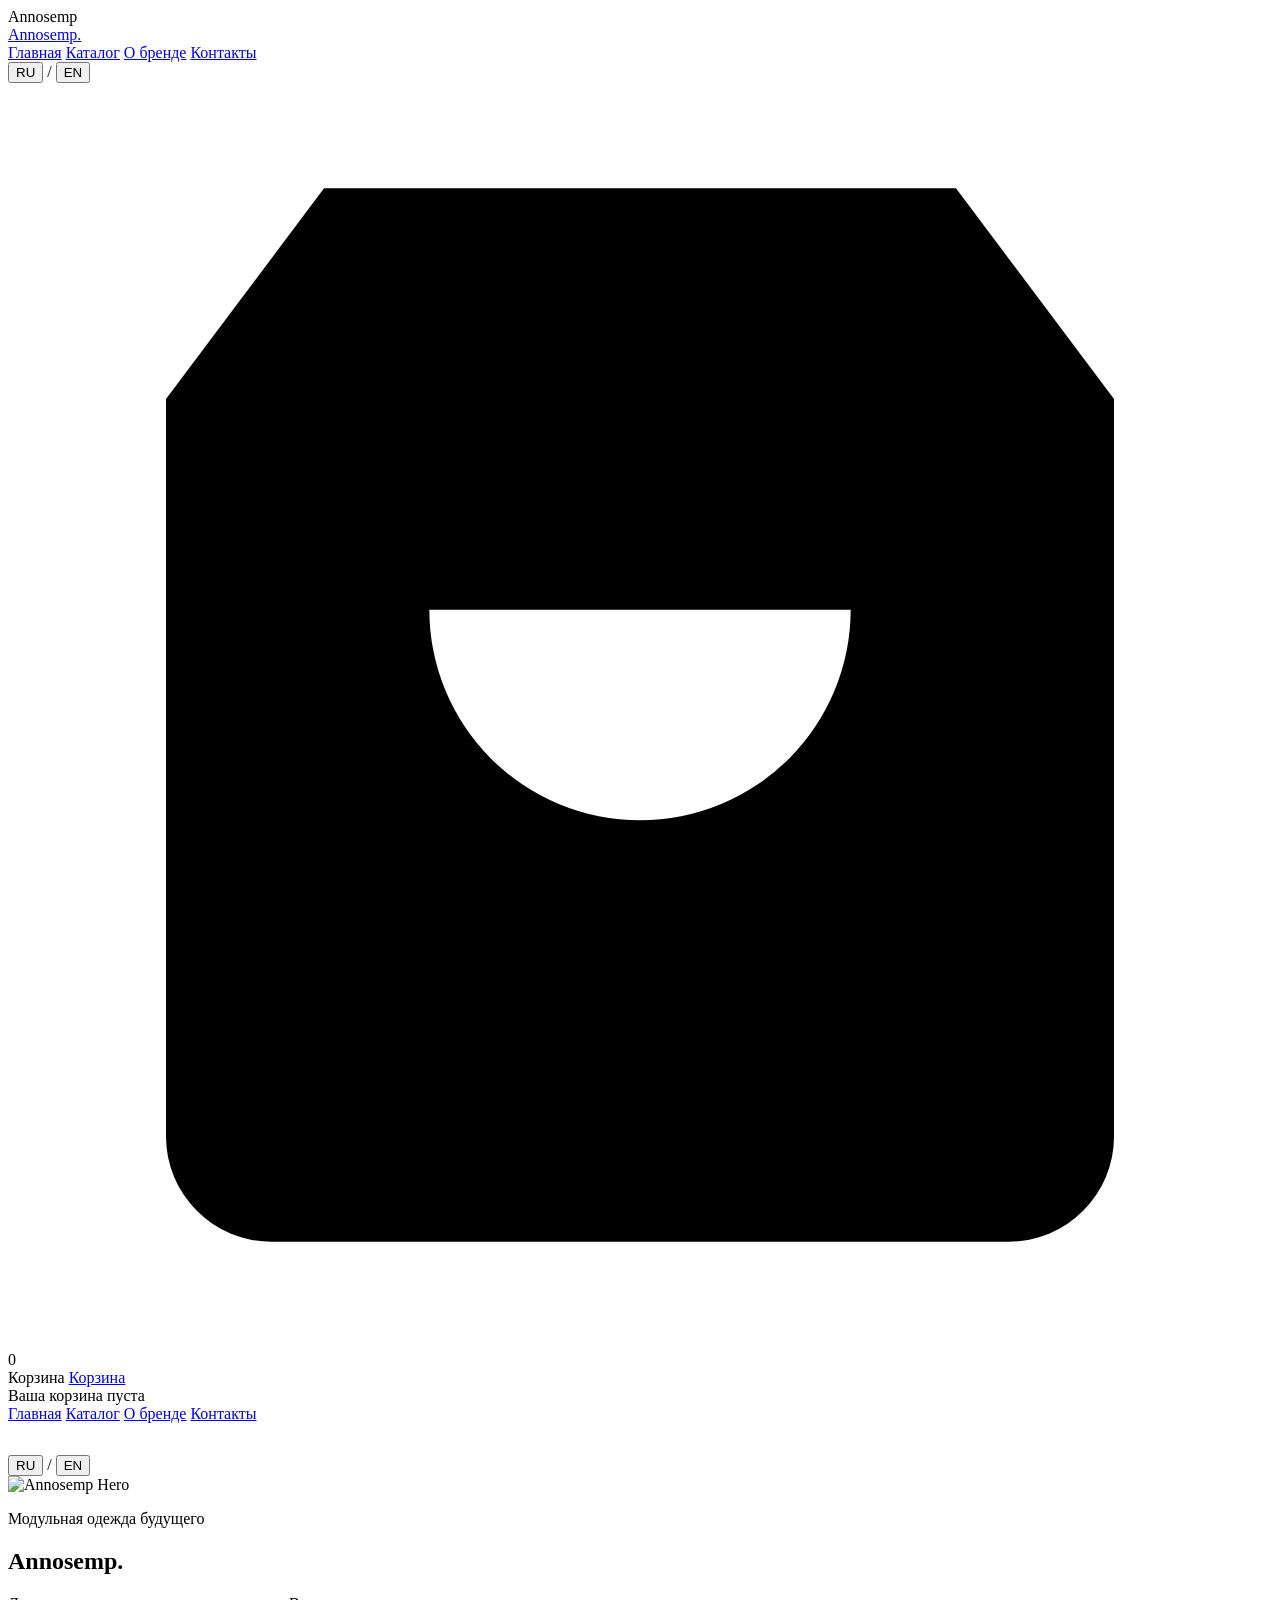
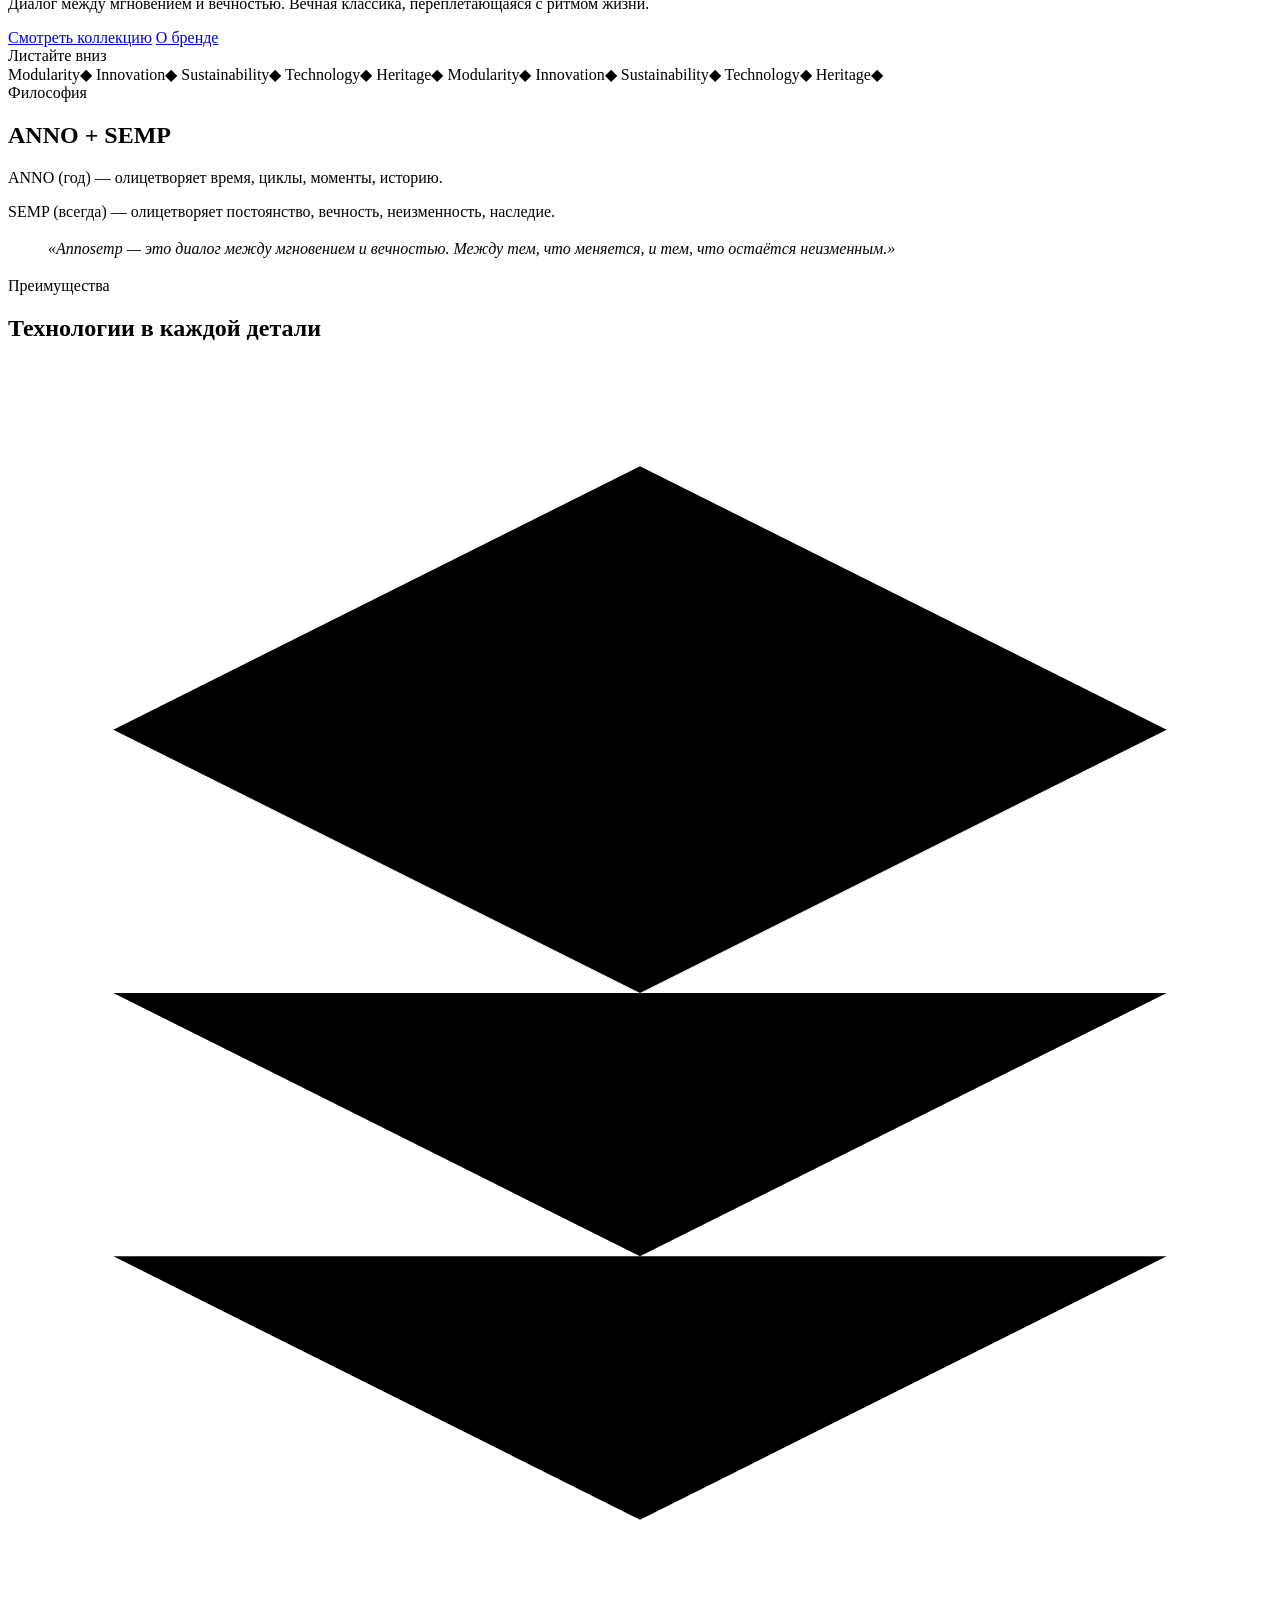
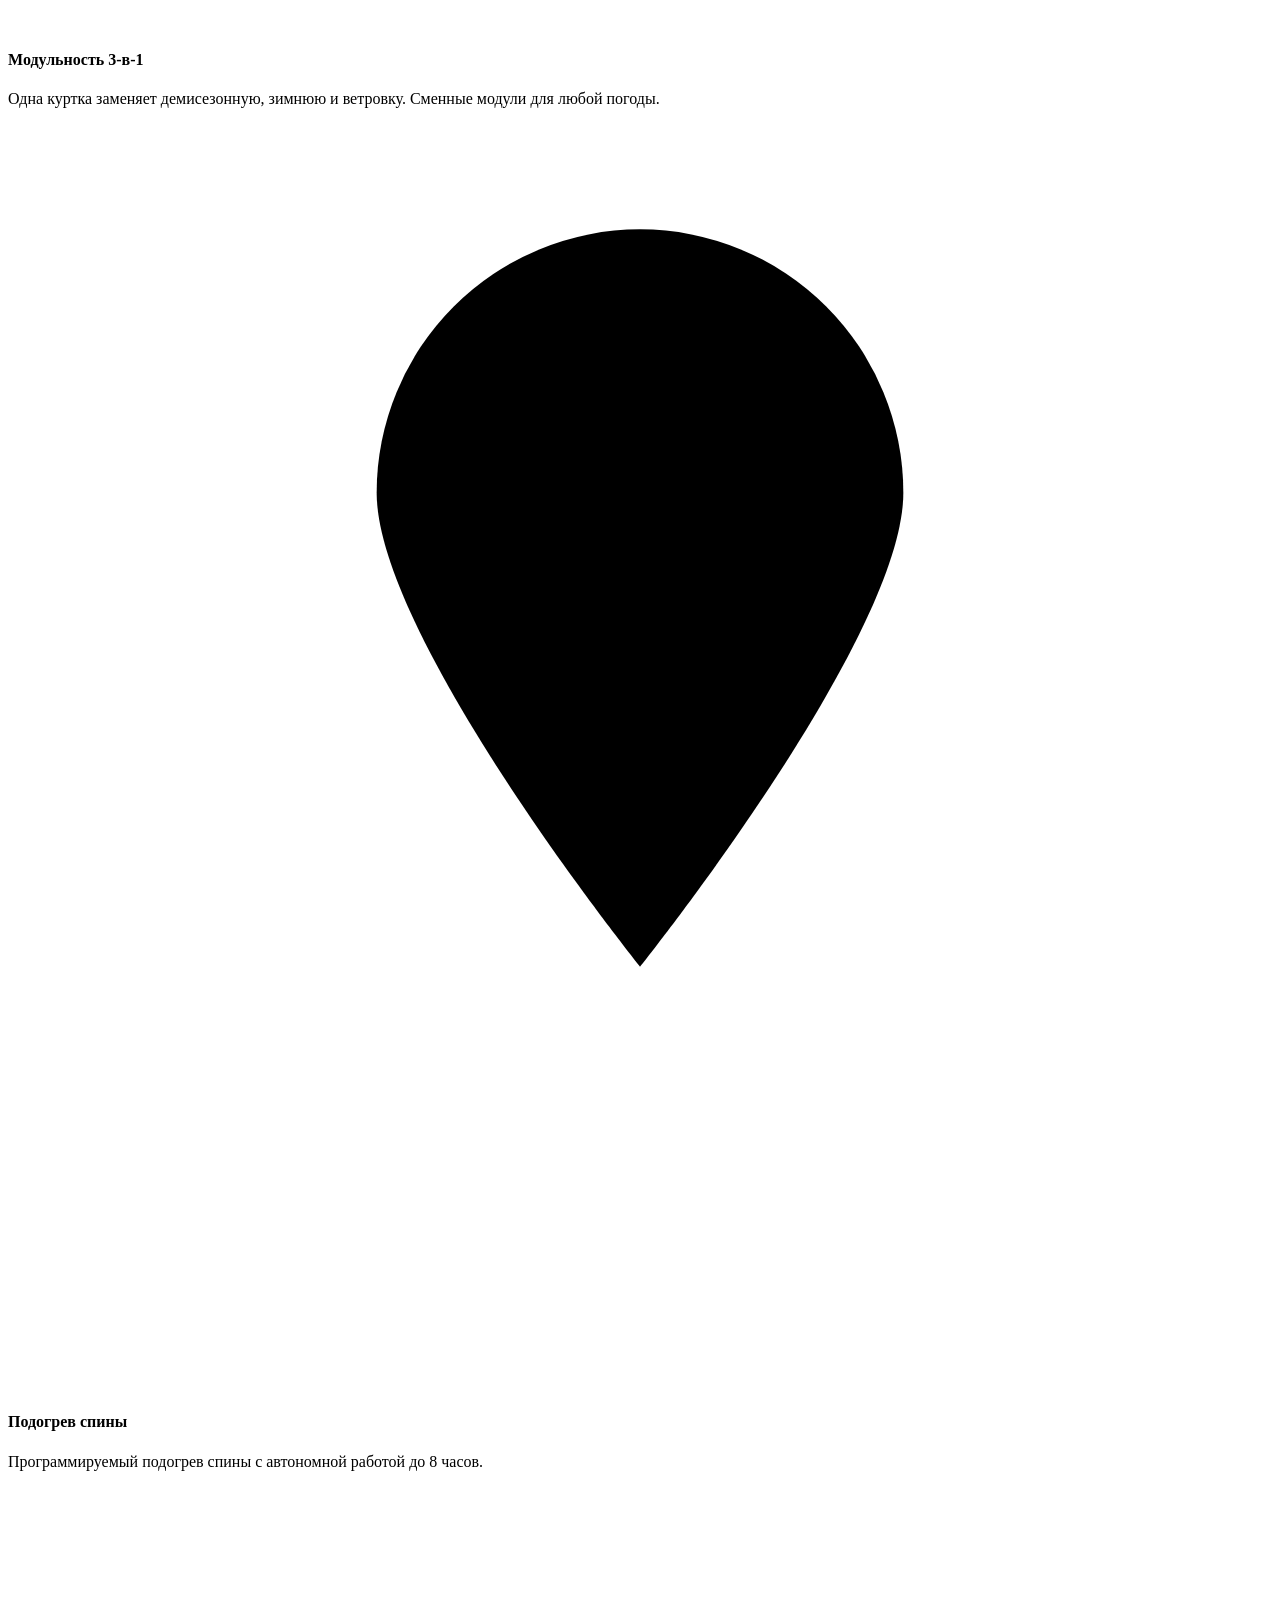
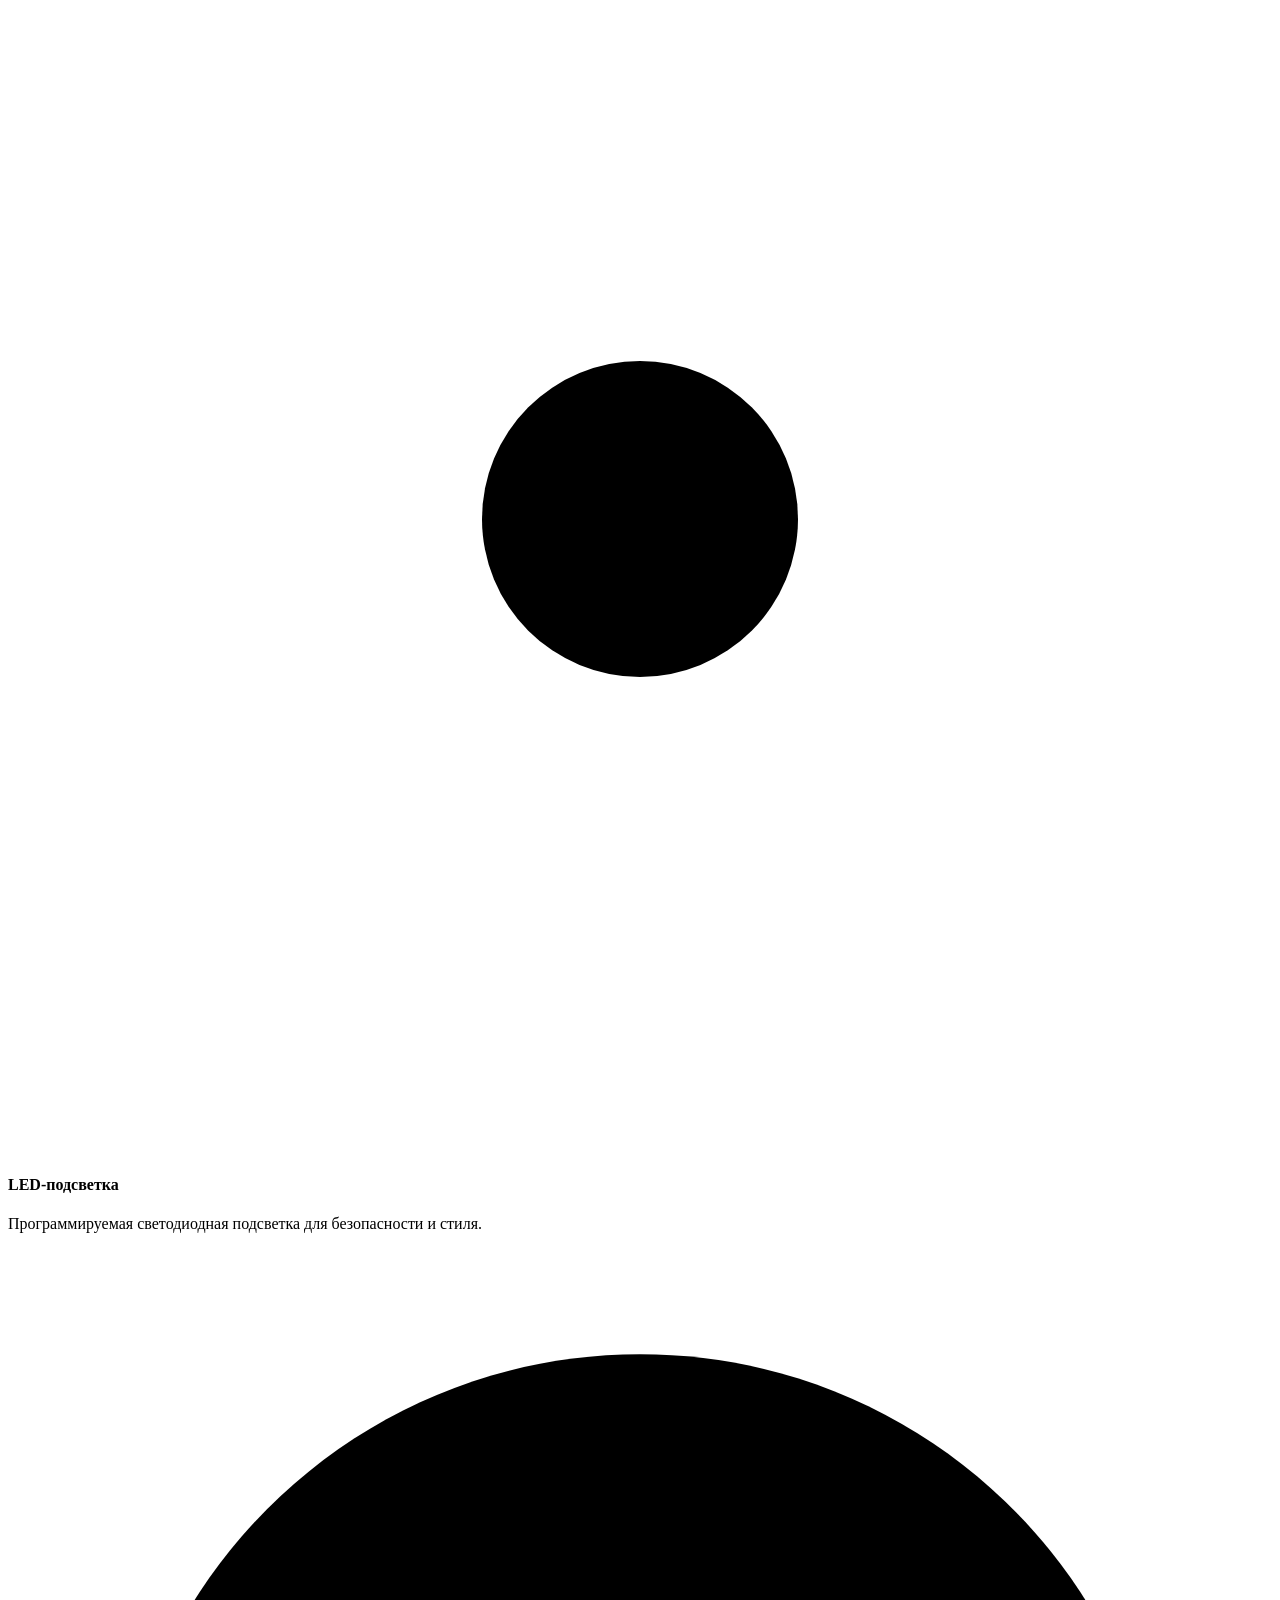
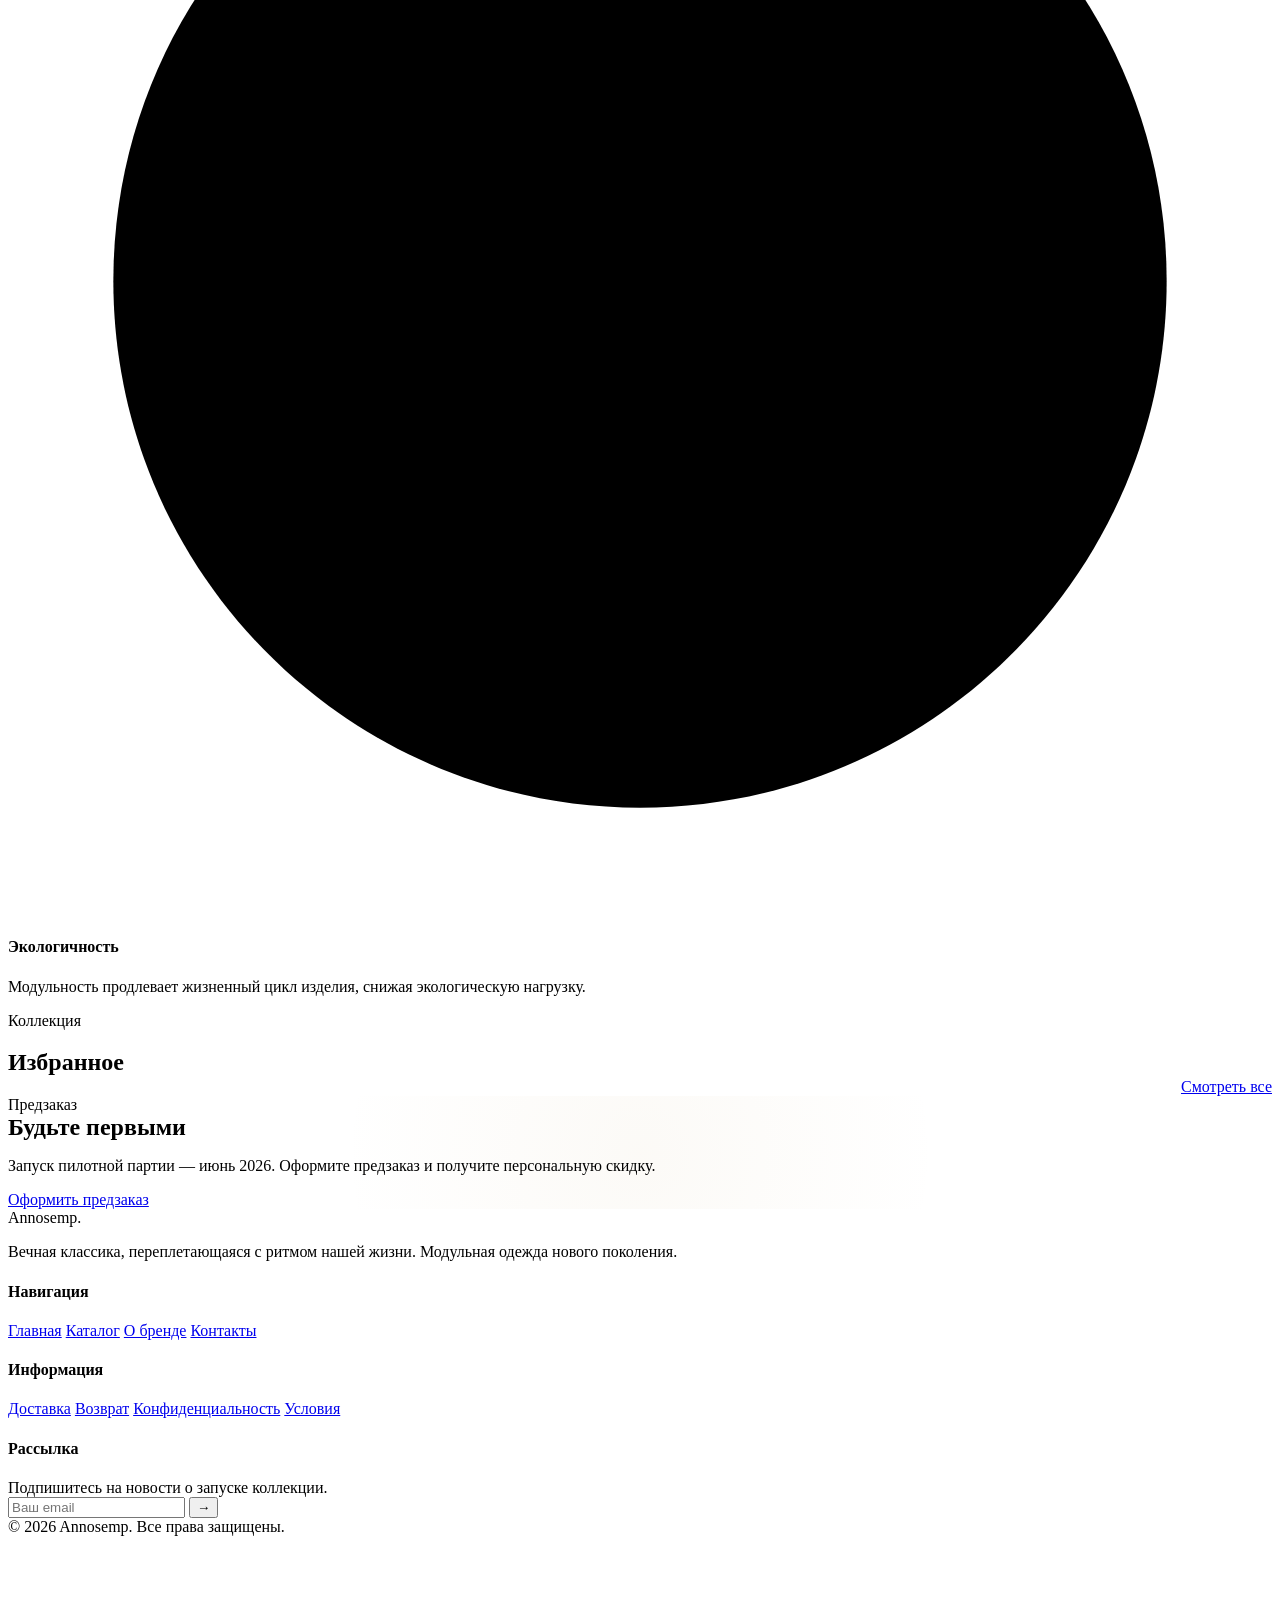
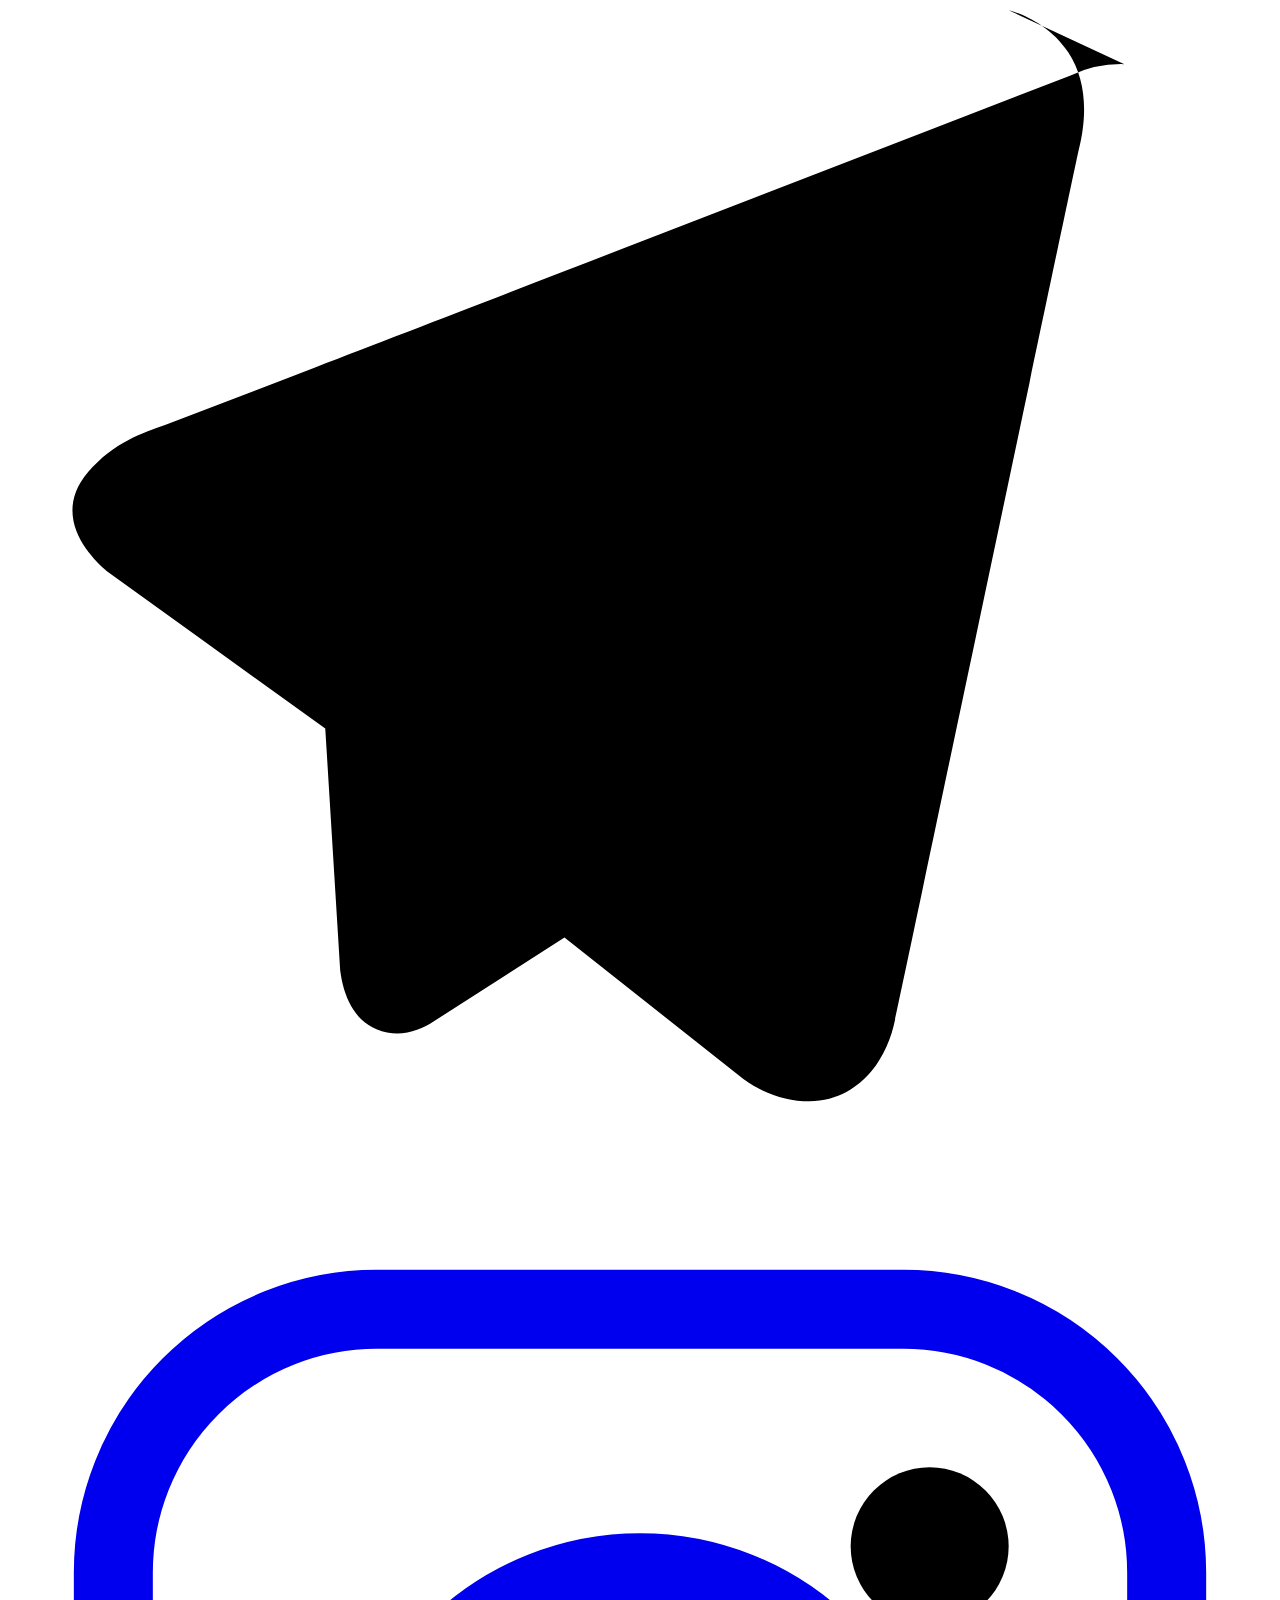
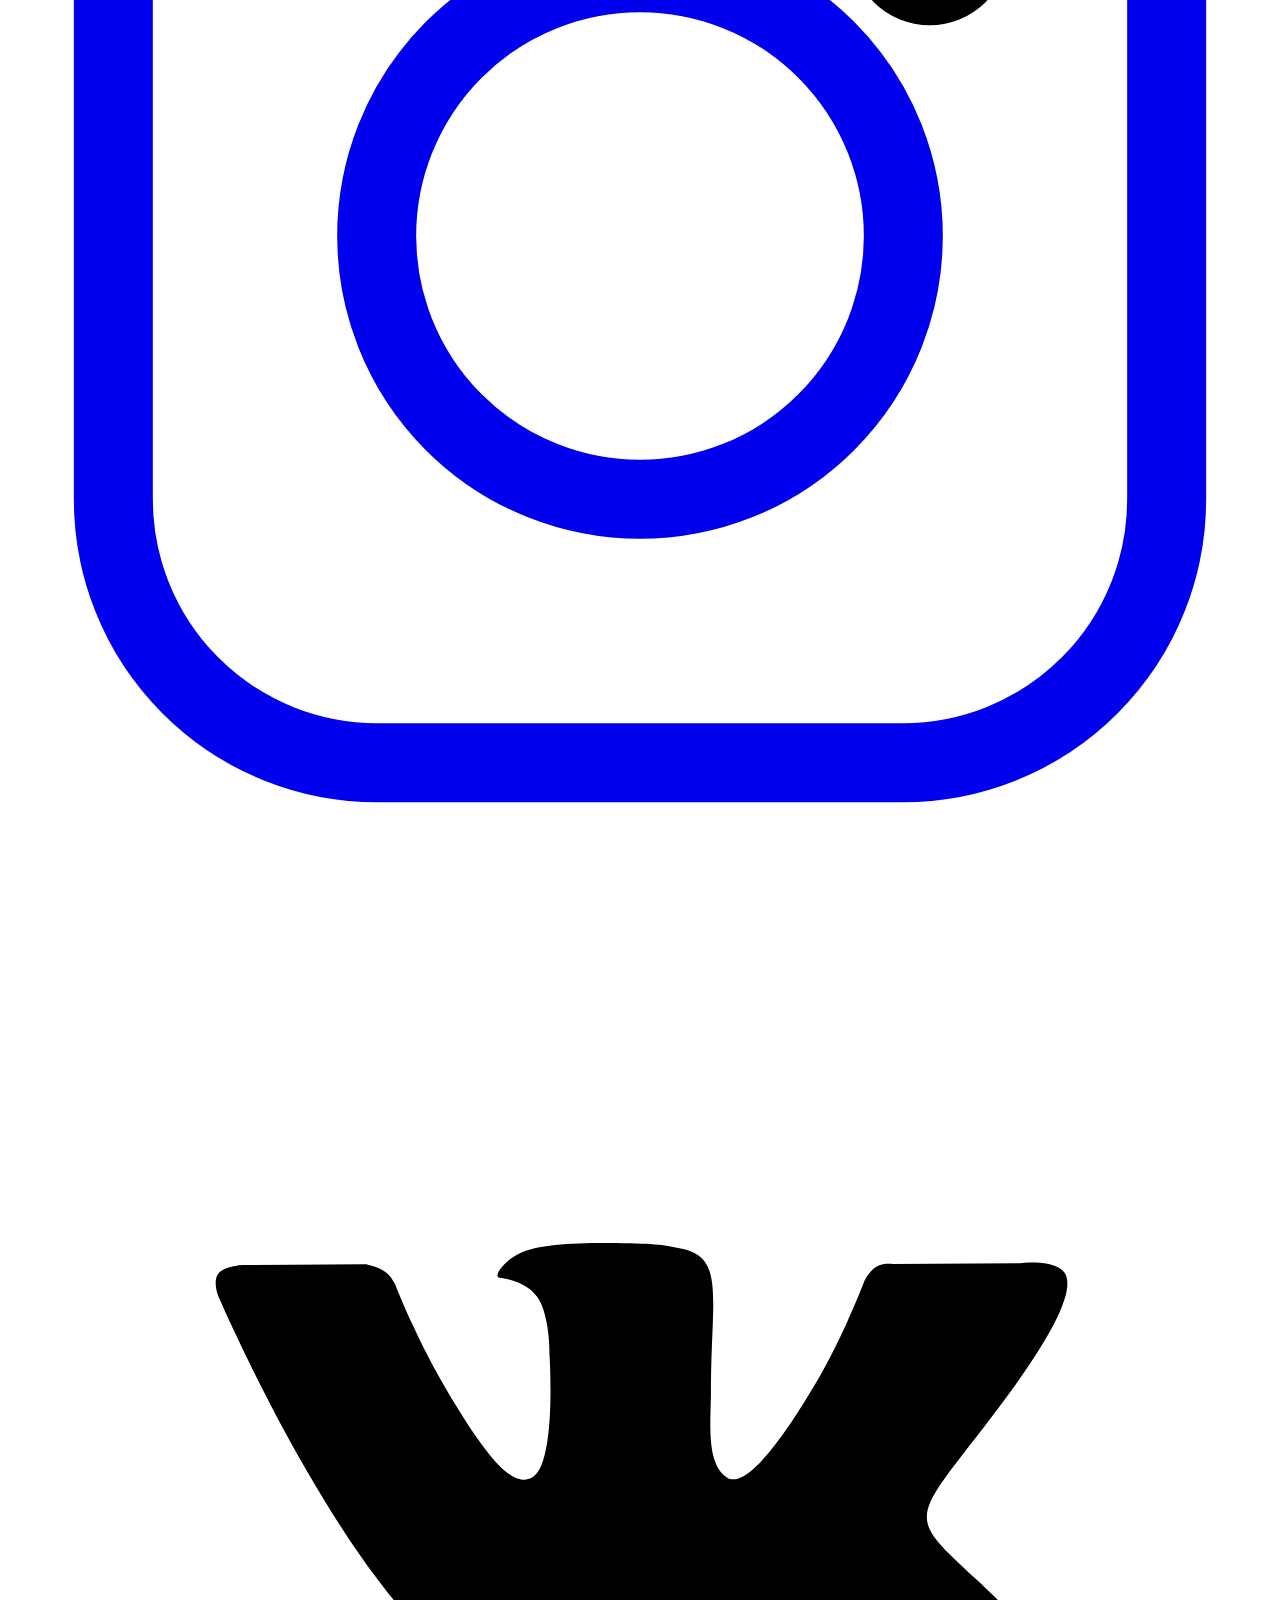
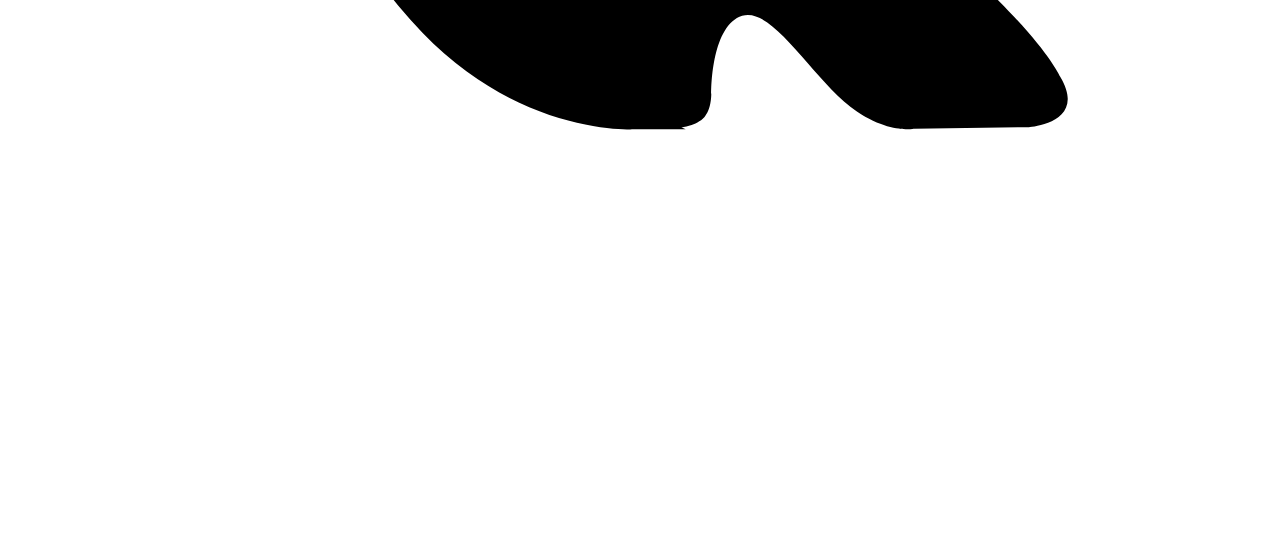
==== index.html @ 7594f334 "Add files via upload" ====
<!DOCTYPE html>
<html lang="ru">
<head>
    <meta charset="UTF-8">
    <meta name="viewport" content="width=device-width, initial-scale=1.0">
    <meta name="description" content="Annosemp — модульная одежда будущего. Диалог между мгновением и вечностью.">
    <title>Annosemp — Модульная одежда будущего</title>
    <link rel="stylesheet" href="css/style.css">
    <link rel="stylesheet" href="css/components.css">
    <link rel="stylesheet" href="css/responsive.css">
    <link rel="icon" type="image/svg+xml" href="data:image/svg+xml,<svg xmlns='http://www.w3.org/2000/svg' viewBox='0 0 100 100'><text y='.9em' font-size='90'>◆</text></svg>">
</head>
<body>
    <!-- Loader -->
    <div class="loader">
        <div class="loader__brand">Annosemp</div>
    </div>

    <!-- Page Transition -->
    <div class="page-transition"></div>

    <!-- Header -->
    <header class="header" id="header">
        <div class="header__inner">
            <a href="index.html" class="header__logo">Annosemp<span>.</span></a>
            <nav class="header__nav">
                <a href="index.html" class="active" data-i18n="nav.home">Главная</a>
                <a href="catalog.html" data-i18n="nav.catalog">Каталог</a>
                <a href="about.html" data-i18n="nav.about">О бренде</a>
                <a href="contact.html" data-i18n="nav.contact">Контакты</a>
            </nav>
            <div class="header__actions">
                <div class="lang-switch">
                    <button class="lang-switch__btn active" data-lang="ru">RU</button>
                    <span class="lang-switch__divider">/</span>
                    <button class="lang-switch__btn" data-lang="en">EN</button>
                </div>
                <div class="header__cart" id="cart-toggle">
                    <svg viewBox="0 0 24 24"><path d="M6 2L3 6v14a2 2 0 002 2h14a2 2 0 002-2V6l-3-4zM3 6h18M16 10a4 4 0 01-8 0"/></svg>
                    <span class="header__cart-count" id="cart-count">0</span>
                    <!-- Mini Cart -->
                    <div class="mini-cart" id="mini-cart">
                        <div class="mini-cart__header">
                            <span class="mini-cart__title" data-i18n="cart.miniTitle">Корзина</span>
                            <a href="cart.html" class="text-gold" style="font-size:var(--fs-xs);" data-i18n="cart.title">Корзина</a>
                        </div>
                        <div class="mini-cart__items" id="mini-cart-items"></div>
                        <div class="mini-cart__empty" id="mini-cart-empty" data-i18n="cart.empty">Ваша корзина пуста</div>
                        <div class="mini-cart__footer" id="mini-cart-footer" style="display:none;">
                            <div class="mini-cart__total">
                                <span data-i18n="cart.total">Итого</span>
                                <span id="mini-cart-total">0 ₽</span>
                            </div>
                            <a href="cart.html" class="btn btn--primary btn--full btn--sm" data-i18n="cart.checkout">Оформить заказ</a>
                        </div>
                    </div>
                </div>
                <div class="burger" id="burger">
                    <span></span><span></span><span></span>
                </div>
            </div>
        </div>
    </header>

    <!-- Mobile Nav -->
    <nav class="mobile-nav" id="mobile-nav">
        <a href="index.html" data-i18n="nav.home">Главная</a>
        <a href="catalog.html" data-i18n="nav.catalog">Каталог</a>
        <a href="about.html" data-i18n="nav.about">О бренде</a>
        <a href="contact.html" data-i18n="nav.contact">Контакты</a>
        <div class="lang-switch" style="margin-top:2rem;">
            <button class="lang-switch__btn active" data-lang="ru">RU</button>
            <span class="lang-switch__divider">/</span>
            <button class="lang-switch__btn" data-lang="en">EN</button>
        </div>
    </nav>

    <!-- Hero Section -->
    <section class="hero" id="hero">
        <div class="hero__bg">
            <img src="https://images.unsplash.com/photo-1544022613-e87ca75a784a?w=1600&q=80" alt="Annosemp Hero">
        </div>
        <div class="hero__overlay"></div>
        <div class="hero__content">
            <p class="hero__label" data-i18n="hero.label">Модульная одежда будущего</p>
            <h1 class="hero__title" data-i18n="hero.title">Annosemp.</h1>
            <p class="hero__subtitle" data-i18n="hero.subtitle">Диалог между мгновением и вечностью. Вечная классика, переплетающаяся с ритмом жизни.</p>
            <div class="hero__actions">
                <a href="catalog.html" class="btn btn--outline-white btn--lg" data-i18n="hero.cta">Смотреть коллекцию</a>
                <a href="about.html" class="btn btn--gold btn--lg" data-i18n="hero.cta2">О бренде</a>
            </div>
        </div>
        <div class="hero__scroll">
            <span data-i18n="hero.scroll">Листайте вниз</span>
            <div class="hero__scroll-line"></div>
        </div>
    </section>

    <!-- Marquee -->
    <div class="marquee">
        <div class="marquee__track">
            <span class="marquee__item">Modularity<span>◆</span></span>
            <span class="marquee__item">Innovation<span>◆</span></span>
            <span class="marquee__item">Sustainability<span>◆</span></span>
            <span class="marquee__item">Technology<span>◆</span></span>
            <span class="marquee__item">Heritage<span>◆</span></span>
            <span class="marquee__item">Modularity<span>◆</span></span>
            <span class="marquee__item">Innovation<span>◆</span></span>
            <span class="marquee__item">Sustainability<span>◆</span></span>
            <span class="marquee__item">Technology<span>◆</span></span>
            <span class="marquee__item">Heritage<span>◆</span></span>
        </div>
    </div>

    <!-- Philosophy Section -->
    <section class="section" id="philosophy">
        <div class="container container--content">
            <div class="grid-2" style="align-items:center;gap:var(--space-4xl);">
                <div class="reveal">
                    <span class="section-subtitle" data-i18n="philosophy.subtitle">Философия</span>
                    <h2 class="section-title" data-i18n="philosophy.title">ANNO + SEMP</h2>
                    <div class="divider"></div>
                    <p style="margin-bottom:var(--space-md);" data-i18n="philosophy.anno">ANNO (год) — олицетворяет время, циклы, моменты, историю.</p>
                    <p data-i18n="philosophy.semp">SEMP (всегда) — олицетворяет постоянство, вечность, неизменность, наследие.</p>
                </div>
                <div class="reveal reveal-delay-2" style="position:relative;">
                    <blockquote style="font-family:var(--font-accent);font-size:var(--fs-xl);font-style:italic;color:var(--gray-700);line-height:1.5;padding-left:var(--space-xl);border-left:2px solid var(--gold);">
                        <p data-i18n="philosophy.quote" style="color:var(--gray-700);">«Annosemp — это диалог между мгновением и вечностью. Между тем, что меняется, и тем, что остаётся неизменным.»</p>
                    </blockquote>
                </div>
            </div>
        </div>
    </section>

    <!-- Features Section -->
    <section class="section section--dark" id="features">
        <div class="container container--content">
            <div class="text-center" style="margin-bottom:var(--space-4xl);">
                <span class="section-subtitle reveal" data-i18n="features.subtitle">Преимущества</span>
                <h2 class="section-title reveal reveal-delay-1" data-i18n="features.title">Технологии в каждой детали</h2>
            </div>
            <div class="grid-4">
                <div class="feature-card reveal" style="border-color:var(--gray-700);">
                    <div class="feature-card__icon">
                        <svg viewBox="0 0 24 24"><path d="M12 2L2 7l10 5 10-5-10-5zM2 17l10 5 10-5M2 12l10 5 10-5"/></svg>
                    </div>
                    <h4 class="feature-card__title" style="color:var(--white);" data-i18n="features.modular.title">Модульность 3-в-1</h4>
                    <p class="feature-card__text" data-i18n="features.modular.text">Одна куртка заменяет демисезонную, зимнюю и ветровку. Сменные модули для любой погоды.</p>
                </div>
                <div class="feature-card reveal reveal-delay-1" style="border-color:var(--gray-700);">
                    <div class="feature-card__icon">
                        <svg viewBox="0 0 24 24"><path d="M12 2a5 5 0 015 5c0 2.76-5 9-5 9s-5-6.24-5-9a5 5 0 015-5z"/><circle cx="12" cy="7" r="1.5"/><path d="M8 21h8M12 17v4"/></svg>
                    </div>
                    <h4 class="feature-card__title" style="color:var(--white);" data-i18n="features.heat.title">Подогрев спины</h4>
                    <p class="feature-card__text" data-i18n="features.heat.text">Программируемый подогрев спины с автономной работой до 8 часов.</p>
                </div>
                <div class="feature-card reveal reveal-delay-2" style="border-color:var(--gray-700);">
                    <div class="feature-card__icon">
                        <svg viewBox="0 0 24 24"><circle cx="12" cy="12" r="3"/><path d="M12 1v2M12 21v2M4.22 4.22l1.42 1.42M18.36 18.36l1.42 1.42M1 12h2M21 12h2M4.22 19.78l1.42-1.42M18.36 5.64l1.42-1.42"/></svg>
                    </div>
                    <h4 class="feature-card__title" style="color:var(--white);" data-i18n="features.led.title">LED-подсветка</h4>
                    <p class="feature-card__text" data-i18n="features.led.text">Программируемая светодиодная подсветка для безопасности и стиля.</p>
                </div>
                <div class="feature-card reveal reveal-delay-3" style="border-color:var(--gray-700);">
                    <div class="feature-card__icon">
                        <svg viewBox="0 0 24 24"><path d="M12 22c5.523 0 10-4.477 10-10S17.523 2 12 2 2 6.477 2 12s4.477 10 10 10z"/><path d="M8 12l2 2 4-4"/></svg>
                    </div>
                    <h4 class="feature-card__title" style="color:var(--white);" data-i18n="features.eco.title">Экологичность</h4>
                    <p class="feature-card__text" data-i18n="features.eco.text">Модульность продлевает жизненный цикл изделия, снижая экологическую нагрузку.</p>
                </div>
            </div>
        </div>
    </section>

    <!-- Featured Collection -->
    <section class="section" id="collection">
        <div class="container container--content">
            <div style="display:flex;justify-content:space-between;align-items:flex-end;margin-bottom:var(--space-3xl);">
                <div>
                    <span class="section-subtitle reveal" data-i18n="collection.subtitle">Коллекция</span>
                    <h2 class="section-title reveal reveal-delay-1" data-i18n="collection.title">Избранное</h2>
                </div>
                <a href="catalog.html" class="btn btn--outline btn--sm reveal" data-i18n="collection.cta">Смотреть все</a>
            </div>
            <div class="grid-4" id="featured-products">
                <!-- Rendered by JS -->
            </div>
        </div>
    </section>

    <!-- CTA Section -->
    <section class="section section--dark" style="position:relative;overflow:hidden;">
        <div class="container container--content text-center" style="position:relative;z-index:2;">
            <span class="section-subtitle reveal" data-i18n="cta.subtitle">Предзаказ</span>
            <h2 class="section-title reveal reveal-delay-1" data-i18n="cta.title" style="max-width:600px;margin:0 auto var(--space-lg);">Будьте первыми</h2>
            <p class="section-desc section-desc--centered reveal reveal-delay-2" data-i18n="cta.text">Запуск пилотной партии — июнь 2026. Оформите предзаказ и получите персональную скидку.</p>
            <div class="divider divider--center reveal reveal-delay-2"></div>
            <a href="contact.html" class="btn btn--gold btn--lg reveal reveal-delay-3" data-i18n="cta.btn">Оформить предзаказ</a>
        </div>
        <div style="position:absolute;top:50%;left:50%;width:600px;height:600px;border-radius:50%;background:radial-gradient(circle,rgba(201,169,110,0.06) 0%,transparent 70%);transform:translate(-50%,-50%);pointer-events:none;"></div>
    </section>

    <!-- Footer -->
    <footer class="footer" id="footer">
        <div class="container container--content">
            <div class="footer__grid">
                <div>
                    <div class="footer__brand">Annosemp<span style="color:var(--gold);">.</span></div>
                    <p class="footer__desc" data-i18n="footer.desc">Вечная классика, переплетающаяся с ритмом нашей жизни. Модульная одежда нового поколения.</p>
                </div>
                <div>
                    <h4 class="footer__heading" data-i18n="footer.nav">Навигация</h4>
                    <div class="footer__links">
                        <a href="index.html" data-i18n="nav.home">Главная</a>
                        <a href="catalog.html" data-i18n="nav.catalog">Каталог</a>
                        <a href="about.html" data-i18n="nav.about">О бренде</a>
                        <a href="contact.html" data-i18n="nav.contact">Контакты</a>
                    </div>
                </div>
                <div>
                    <h4 class="footer__heading" data-i18n="footer.info">Информация</h4>
                    <div class="footer__links">
                        <a href="#" data-i18n="footer.info.delivery">Доставка</a>
                        <a href="#" data-i18n="footer.info.returns">Возврат</a>
                        <a href="#" data-i18n="footer.info.privacy">Конфиденциальность</a>
                        <a href="#" data-i18n="footer.info.terms">Условия</a>
                    </div>
                </div>
                <div>
                    <h4 class="footer__heading" data-i18n="footer.newsletter">Рассылка</h4>
                    <p class="footer__desc" style="margin-bottom:var(--space-md);" data-i18n="footer.newsletter.text">Подпишитесь на новости о запуске коллекции.</p>
                    <div class="footer__newsletter-input">
                        <input type="email" data-i18n="footer.newsletter.placeholder" placeholder="Ваш email">
                        <button>→</button>
                    </div>
                </div>
            </div>
            <div class="footer__bottom">
                <span class="footer__copy" data-i18n="footer.copy">© 2026 Annosemp. Все права защищены.</span>
                <div class="footer__socials">
                    <a href="#" aria-label="Telegram"><svg viewBox="0 0 24 24"><path d="M21.198 2.433a2.242 2.242 0 00-1.022.215l-8.609 3.33c-2.068.8-4.133 1.598-5.724 2.21a405.15 405.15 0 01-2.849 1.09c-.42.147-.99.332-1.473.901-.728.855.075 1.644.357 1.882l4.146 2.987.283 4.59c.063.497.264.94.69 1.12.426.179.81.03 1.09-.151l2.479-1.59 3.397 2.686c.39.282.81.424 1.254.424.54 0 .943-.285 1.176-.57.233-.285.381-.632.453-.995 0-.002 3.478-16.476 3.478-16.476.187-.727.137-1.373-.19-1.873-.33-.502-.844-.733-1.136-.804z"/></svg></a>
                    <a href="#" aria-label="Instagram"><svg viewBox="0 0 24 24"><rect x="2" y="2" width="20" height="20" rx="5" fill="none" stroke="currentColor" stroke-width="1.5"/><circle cx="12" cy="12" r="5" fill="none" stroke="currentColor" stroke-width="1.5"/><circle cx="17.5" cy="6.5" r="1.5"/></svg></a>
                    <a href="#" aria-label="VK"><svg viewBox="0 0 24 24"><path d="M12.785 16.241s.288-.032.436-.194c.136-.148.132-.427.132-.427s-.02-1.304.587-1.496c.596-.19 1.364 1.259 2.178 1.815.616.42 1.084.328 1.084.328l2.175-.03s1.14-.07.599-.964c-.044-.073-.314-.661-1.618-1.869-1.366-1.265-1.183-1.06.462-3.246.998-1.328 1.397-2.14 1.273-2.487-.12-.332-.853-.244-.853-.244l-2.445.015s-.181-.025-.316.056c-.131.079-.216.263-.216.263s-.387 1.03-.904 1.907c-1.088 1.848-1.524 1.946-1.702 1.832-.414-.265-.31-1.065-.31-1.634 0-1.775.269-2.515-.524-2.706-.263-.063-.456-.105-1.128-.112-.861-.009-1.59.003-2.004.205-.276.135-.488.434-.359.451.16.02.52.097.711.357.247.335.238 1.089.238 1.089s.142 2.09-.331 2.349c-.325.178-.77-.185-1.725-1.845-.49-.85-.86-1.79-.86-1.79s-.071-.175-.198-.268c-.154-.113-.37-.149-.37-.149l-2.324.015s-.349.01-.477.161c-.114.135-.009.414-.009.414s1.82 4.258 3.878 6.404c1.887 1.967 4.03 1.838 4.03 1.838h.972z"/></svg></a>
                </div>
            </div>
        </div>
    </footer>

    <!-- Toast -->
    <div class="toast" id="toast"></div>

    <script src="js/translations.js"></script>
    <script src="js/products.js"></script>
    <script src="js/cart.js"></script>
    <script src="js/main.js"></script>
</body>
</html>
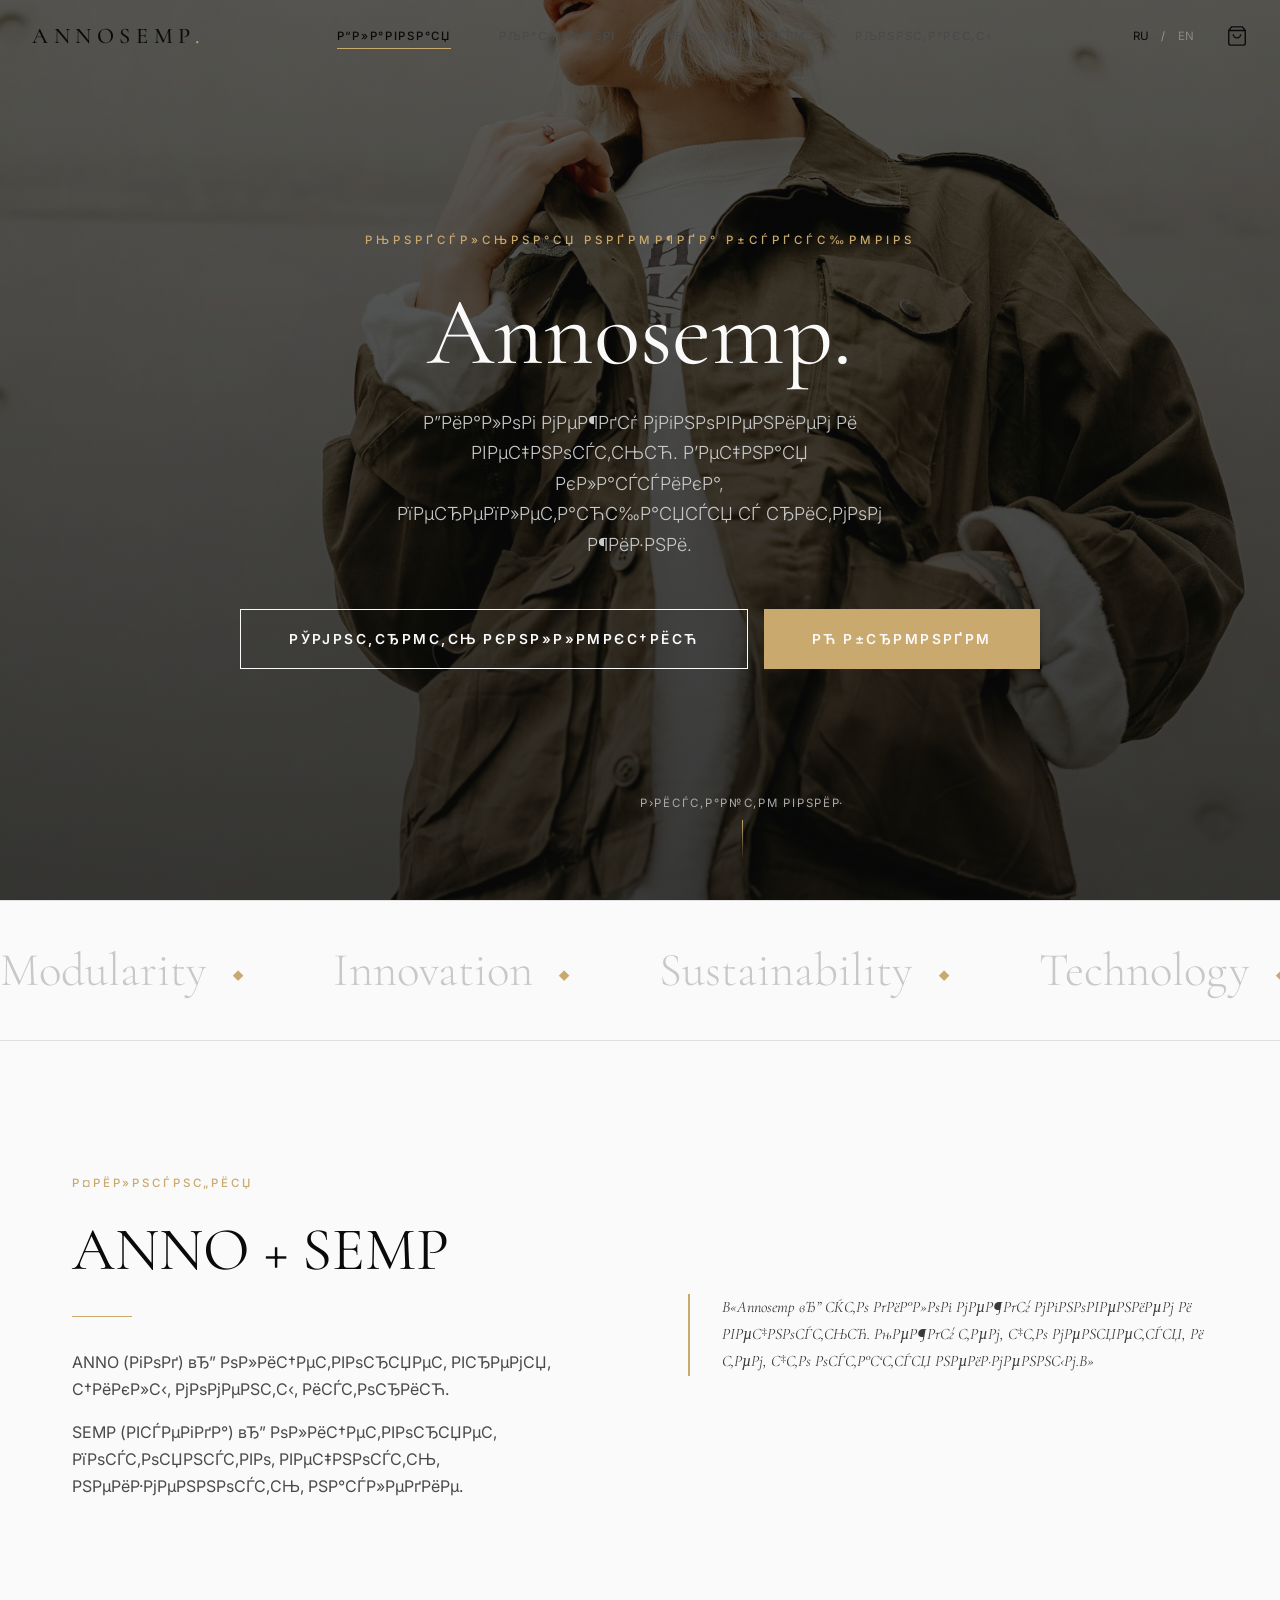
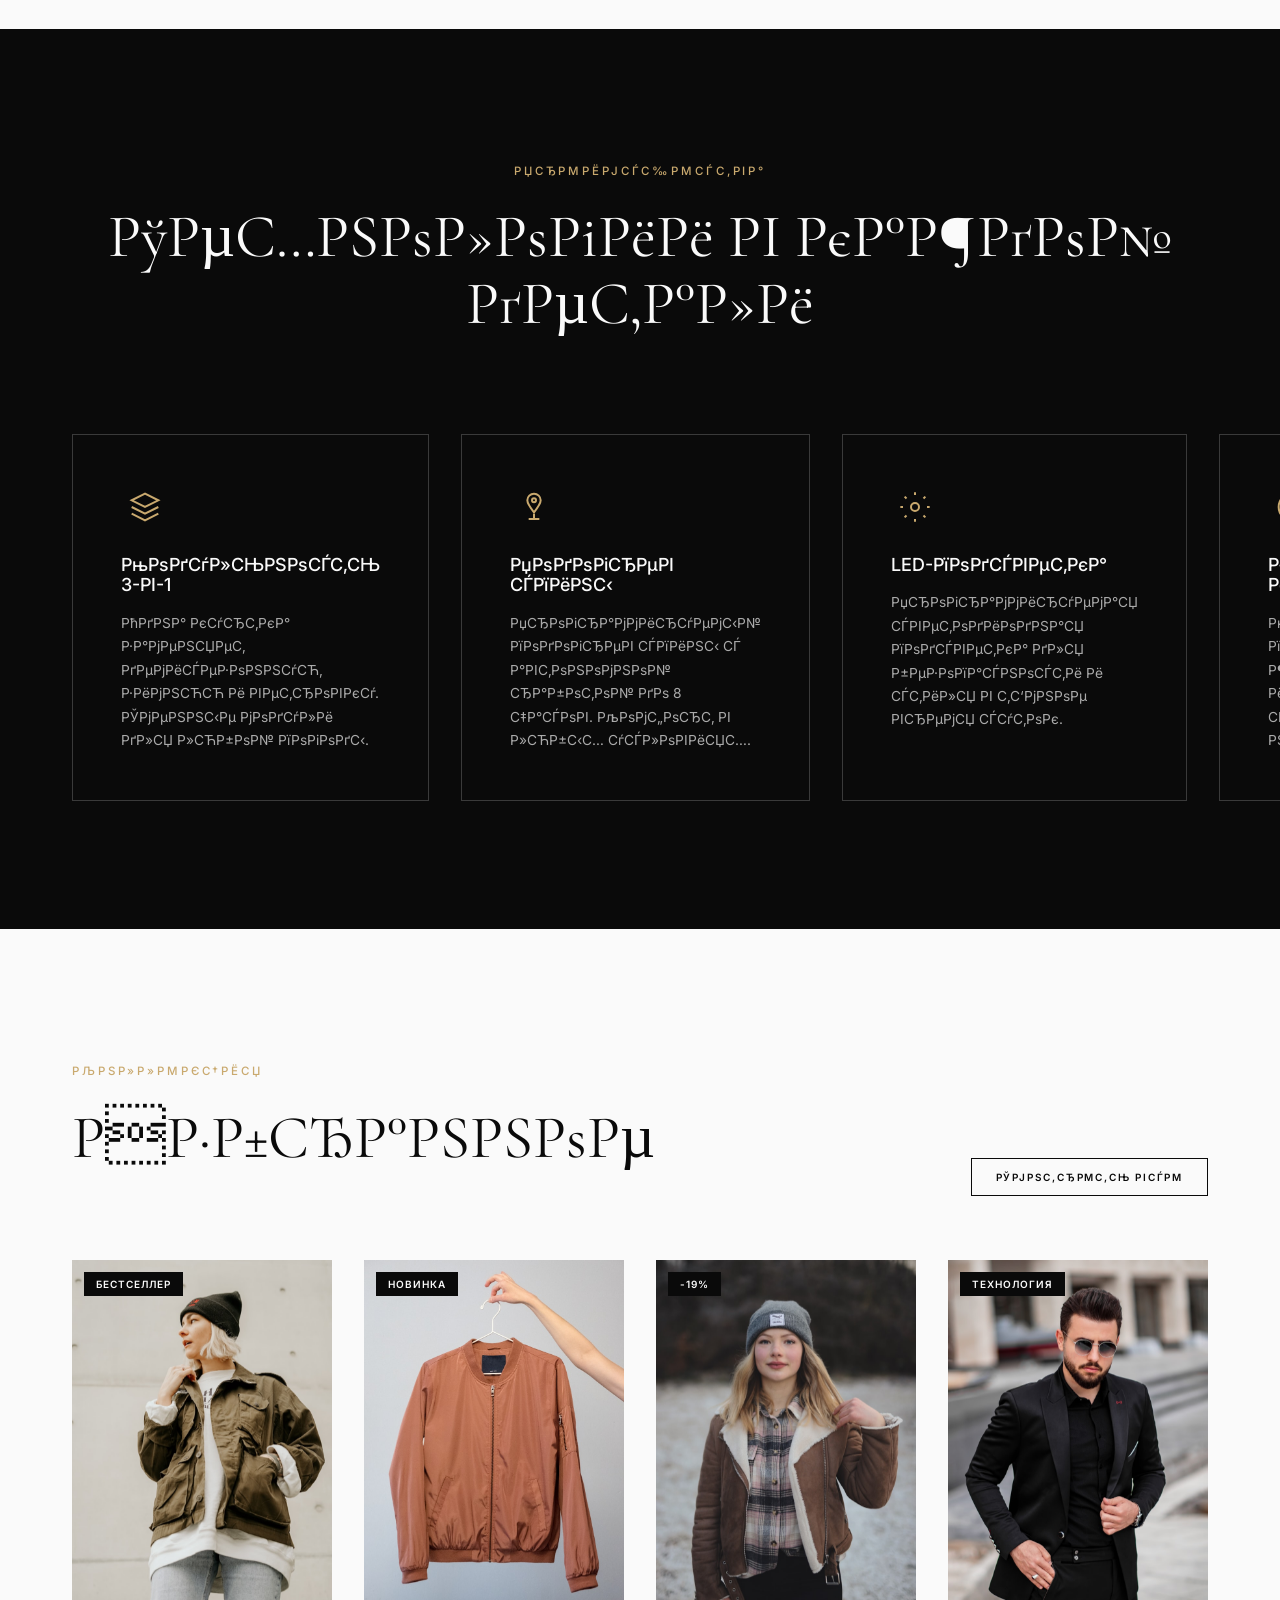
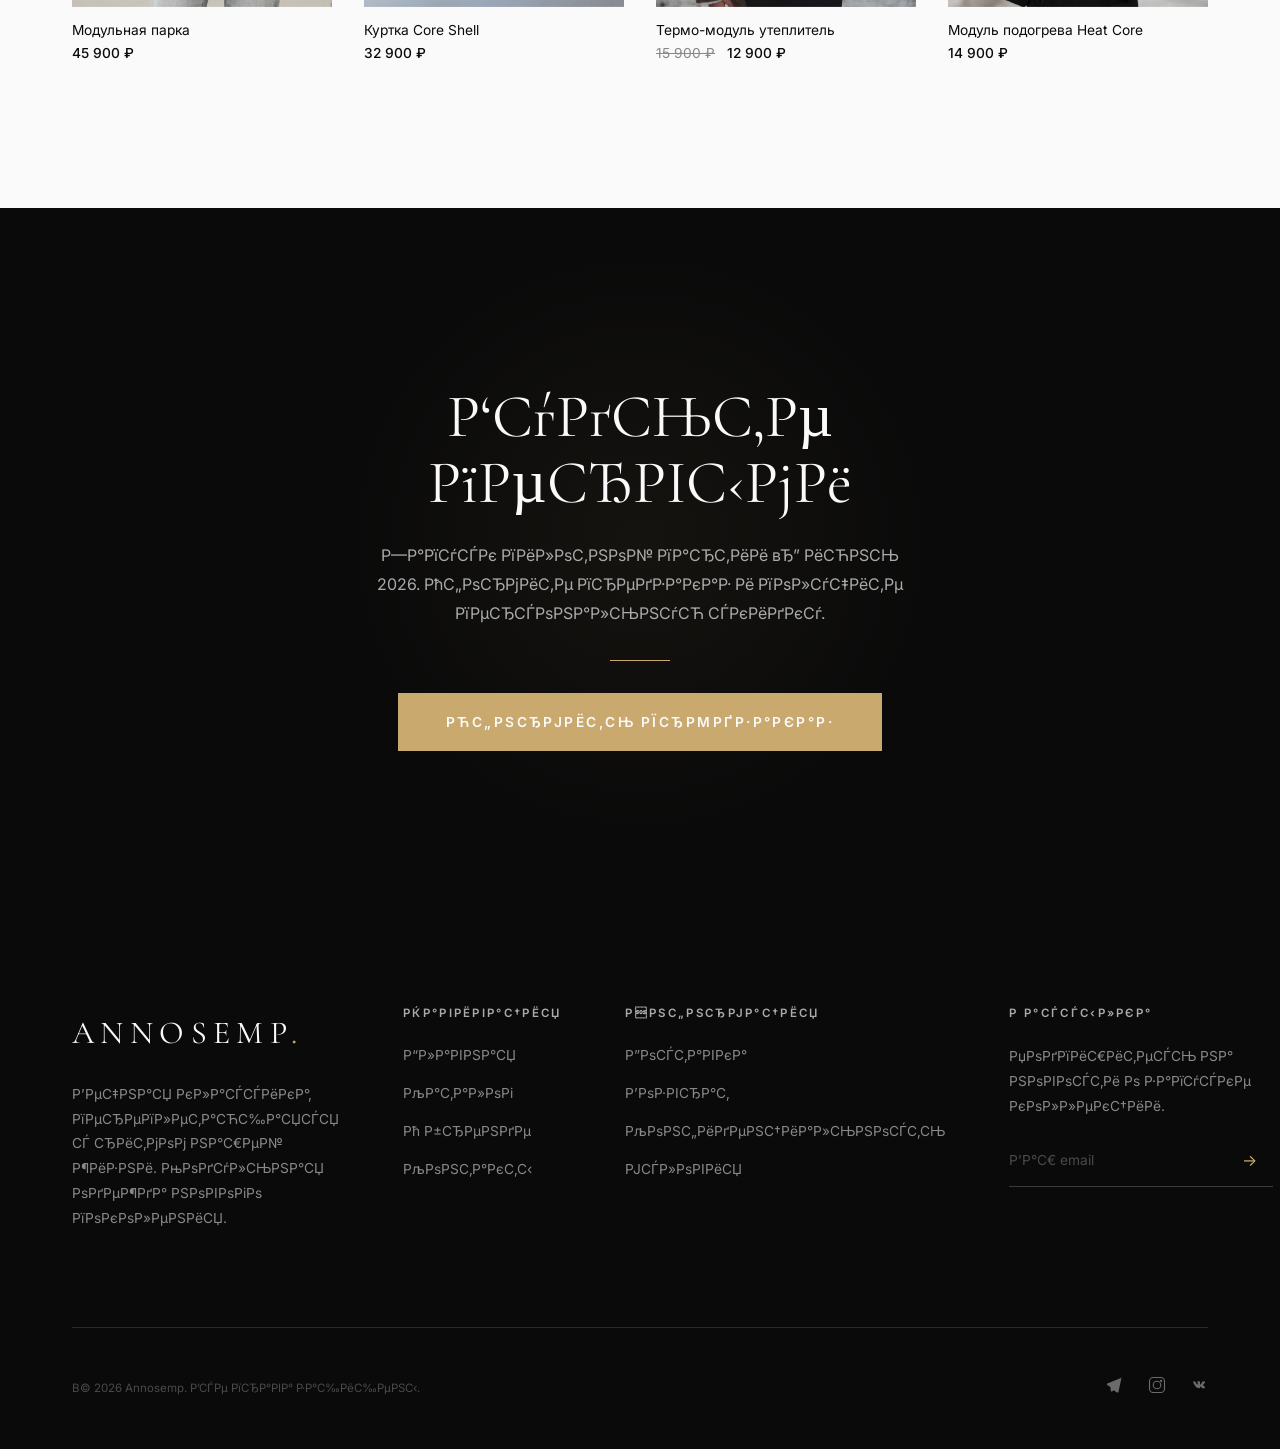
==== commit 70a28b8a: "Add files via upload" ====
--- a/index.html
+++ b/index.html
@@ -11,15 +11,12 @@
     <link rel="icon" type="image/svg+xml" href="data:image/svg+xml,<svg xmlns='http://www.w3.org/2000/svg' viewBox='0 0 100 100'><text y='.9em' font-size='90'>◆</text></svg>">
 </head>
 <body>
-    <!-- Loader -->
     <div class="loader">
         <div class="loader__brand">Annosemp</div>
     </div>
 
-    <!-- Page Transition -->
     <div class="page-transition"></div>
 
-    <!-- Header -->
     <header class="header" id="header">
         <div class="header__inner">
             <a href="index.html" class="header__logo">Annosemp<span>.</span></a>
@@ -38,7 +35,6 @@
                 <div class="header__cart" id="cart-toggle">
                     <svg viewBox="0 0 24 24"><path d="M6 2L3 6v14a2 2 0 002 2h14a2 2 0 002-2V6l-3-4zM3 6h18M16 10a4 4 0 01-8 0"/></svg>
                     <span class="header__cart-count" id="cart-count">0</span>
-                    <!-- Mini Cart -->
                     <div class="mini-cart" id="mini-cart">
                         <div class="mini-cart__header">
                             <span class="mini-cart__title" data-i18n="cart.miniTitle">Корзина</span>
@@ -62,7 +58,6 @@
         </div>
     </header>
 
-    <!-- Mobile Nav -->
     <nav class="mobile-nav" id="mobile-nav">
         <a href="index.html" data-i18n="nav.home">Главная</a>
         <a href="catalog.html" data-i18n="nav.catalog">Каталог</a>
@@ -75,10 +70,9 @@
         </div>
     </nav>
 
-    <!-- Hero Section -->
     <section class="hero" id="hero">
         <div class="hero__bg">
-            <img src="https://images.unsplash.com/photo-1544022613-e87ca75a784a?w=1600&q=80" alt="Annosemp Hero">
+            <img src="assets/pages/hero-main.jpg" alt="Annosemp Hero">
         </div>
         <div class="hero__overlay"></div>
         <div class="hero__content">
@@ -96,7 +90,6 @@
         </div>
     </section>
 
-    <!-- Marquee -->
     <div class="marquee">
         <div class="marquee__track">
             <span class="marquee__item">Modularity<span>◆</span></span>
@@ -112,7 +105,6 @@
         </div>
     </div>
 
-    <!-- Philosophy Section -->
     <section class="section" id="philosophy">
         <div class="container container--content">
             <div class="grid-2" style="align-items:center;gap:var(--space-4xl);">
@@ -132,7 +124,6 @@
         </div>
     </section>
 
-    <!-- Features Section -->
     <section class="section section--dark" id="features">
         <div class="container container--content">
             <div class="text-center" style="margin-bottom:var(--space-4xl);">
@@ -172,7 +163,6 @@
         </div>
     </section>
 
-    <!-- Featured Collection -->
     <section class="section" id="collection">
         <div class="container container--content">
             <div style="display:flex;justify-content:space-between;align-items:flex-end;margin-bottom:var(--space-3xl);">
@@ -183,12 +173,10 @@
                 <a href="catalog.html" class="btn btn--outline btn--sm reveal" data-i18n="collection.cta">Смотреть все</a>
             </div>
             <div class="grid-4" id="featured-products">
-                <!-- Rendered by JS -->
-            </div>
-        </div>
-    </section>
-
-    <!-- CTA Section -->
+            </div>
+        </div>
+    </section>
+
     <section class="section section--dark" style="position:relative;overflow:hidden;">
         <div class="container container--content text-center" style="position:relative;z-index:2;">
             <span class="section-subtitle reveal" data-i18n="cta.subtitle">Предзаказ</span>
@@ -200,7 +188,6 @@
         <div style="position:absolute;top:50%;left:50%;width:600px;height:600px;border-radius:50%;background:radial-gradient(circle,rgba(201,169,110,0.06) 0%,transparent 70%);transform:translate(-50%,-50%);pointer-events:none;"></div>
     </section>
 
-    <!-- Footer -->
     <footer class="footer" id="footer">
         <div class="container container--content">
             <div class="footer__grid">
@@ -246,7 +233,6 @@
         </div>
     </footer>
 
-    <!-- Toast -->
     <div class="toast" id="toast"></div>
 
     <script src="js/translations.js"></script>
--- a/css/style.css
+++ b/css/style.css
@@ -0,0 +1,193 @@
+
+@import url('https://fonts.googleapis.com/css2?family=Inter:wght@300;400;500;600;700&family=Cormorant+Garamond:ital,wght@0,300;0,400;0,500;0,600;0,700;1,300;1,400&display=swap');
+
+:root {
+    --black: #0A0A0A;
+    --black-light: #141414;
+    --white: #FAFAFA;
+    --off-white: #F0EDE8;
+    --cream: #E8E4DD;
+    --gray-100: #E0E0E0;
+    --gray-200: #C8C8C8;
+    --gray-300: #AAAAAA;
+    --gray-400: #888888;
+    --gray-500: #6B6B6B;
+    --gray-600: #4A4A4A;
+    --gray-700: #3A3A3A;
+    --gray-800: #2A2A2A;
+    --gold: #C9A96E;
+    --gold-light: #D4B87A;
+    --gold-dark: #B8944F;
+    --danger: #C44B4B;
+    --success: #4BC47A;
+    --font-primary: 'Inter', sans-serif;
+    --font-accent: 'Cormorant Garamond', serif;
+    --fs-xs: clamp(0.625rem, 0.6rem + 0.15vw, 0.75rem);
+    --fs-sm: clamp(0.75rem, 0.7rem + 0.2vw, 0.875rem);
+    --fs-base: clamp(0.875rem, 0.8rem + 0.3vw, 1rem);
+    --fs-md: clamp(1rem, 0.9rem + 0.4vw, 1.125rem);
+    --fs-lg: clamp(1.125rem, 1rem + 0.5vw, 1.375rem);
+    --fs-xl: clamp(1.5rem, 1.2rem + 1vw, 2rem);
+    --fs-2xl: clamp(2rem, 1.5rem + 1.8vw, 3rem);
+    --fs-3xl: clamp(2.5rem, 1.8rem + 2.5vw, 4rem);
+    --fs-4xl: clamp(3rem, 2rem + 3.5vw, 5.5rem);
+    --fs-hero: clamp(3.5rem, 2rem + 5vw, 8rem);
+    --space-xs: 0.25rem;
+    --space-sm: 0.5rem;
+    --space-md: 1rem;
+    --space-lg: 1.5rem;
+    --space-xl: 2rem;
+    --space-2xl: 3rem;
+    --space-3xl: 4rem;
+    --space-4xl: 6rem;
+    --space-5xl: 8rem;
+    --max-width: 1440px;
+    --content-width: 1200px;
+    --header-height: 72px;
+    --ease-out: cubic-bezier(0.25, 0.46, 0.45, 0.94);
+    --ease-smooth: cubic-bezier(0.16, 1, 0.3, 1);
+    --duration-fast: 200ms;
+    --duration-normal: 400ms;
+    --duration-slow: 600ms;
+}
+
+*, *::before, *::after { margin: 0; padding: 0; box-sizing: border-box; }
+html { scroll-behavior: smooth; -webkit-font-smoothing: antialiased; -moz-osx-font-smoothing: grayscale; overflow-x: hidden; }
+body { font-family: var(--font-primary); font-size: var(--fs-base); color: var(--black); background: var(--white); overflow-x: hidden; min-height: 100vh; line-height: 1.6; }
+body.no-scroll { overflow: hidden; }
+::selection { background: var(--gold); color: var(--white); }
+::-webkit-scrollbar { width: 6px; }
+::-webkit-scrollbar-track { background: var(--white); }
+::-webkit-scrollbar-thumb { background: var(--gray-300); border-radius: 3px; }
+
+h1, h2, h3, h4, h5, h6 { font-family: var(--font-accent); font-weight: 400; line-height: 1.15; }
+h1 { font-size: var(--fs-4xl); }
+h2 { font-size: var(--fs-3xl); }
+h3 { font-size: var(--fs-2xl); }
+h4 { font-size: var(--fs-xl); }
+p { font-size: var(--fs-base); line-height: 1.7; color: var(--gray-600); }
+a { color: inherit; text-decoration: none; transition: color var(--duration-fast) var(--ease-out); }
+a:hover { color: var(--gold); }
+img { max-width: 100%; height: auto; display: block; }
+ul, ol { list-style: none; }
+button { font-family: var(--font-primary); cursor: pointer; border: none; background: none; font-size: inherit; color: inherit; }
+input, textarea, select { font-family: var(--font-primary); font-size: var(--fs-base); outline: none; border: none; background: none; }
+
+.container { width: 100%; max-width: var(--max-width); margin: 0 auto; padding: 0 var(--space-xl); }
+.container--content { max-width: var(--content-width); }
+.section { padding: var(--space-5xl) 0; }
+.section--dark { background: var(--black); color: var(--white); }
+.section--dark p { color: var(--gray-300); }
+.section--cream { background: var(--off-white); }
+.text-center { text-align: center; }
+.text-uppercase { text-transform: uppercase; letter-spacing: 0.15em; font-family: var(--font-primary); font-weight: 500; }
+.text-gold { color: var(--gold); }
+
+.label { font-family: var(--font-primary); font-size: var(--fs-xs); font-weight: 600; text-transform: uppercase; letter-spacing: 0.2em; color: var(--gold); }
+.section-subtitle { font-size: var(--fs-xs); font-weight: 500; text-transform: uppercase; letter-spacing: 0.25em; color: var(--gold); margin-bottom: var(--space-lg); display: inline-block; font-family: var(--font-primary); }
+.section-title { font-family: var(--font-accent); font-size: var(--fs-3xl); font-weight: 400; margin-bottom: var(--space-lg); line-height: 1.1; }
+.section-desc { font-size: var(--fs-base); color: var(--gray-500); max-width: 560px; line-height: 1.8; }
+.section-desc--centered { margin: 0 auto; }
+.divider { width: 60px; height: 1px; background: var(--gold); margin: var(--space-xl) 0; }
+.divider--center { margin: var(--space-xl) auto; }
+
+.grid-2 { display: grid; grid-template-columns: repeat(2, 1fr); gap: var(--space-xl); }
+.grid-3 { display: grid; grid-template-columns: repeat(3, 1fr); gap: var(--space-xl); }
+.grid-4 { display: grid; grid-template-columns: repeat(4, 1fr); gap: var(--space-xl); }
+
+.reveal {
+    opacity: 0;
+    transform: translate3d(0, 40px, 0);
+    transition: opacity var(--duration-slow) var(--ease-smooth), transform var(--duration-slow) var(--ease-smooth);
+    will-change: opacity, transform;
+    backface-visibility: hidden;
+    -webkit-backface-visibility: hidden;
+}
+.reveal.revealed {
+    opacity: 1;
+    transform: translate3d(0, 0, 0);
+}
+.reveal.revealed {
+    will-change: auto;
+}
+.reveal-delay-1 { transition-delay: 100ms; }
+.reveal-delay-2 { transition-delay: 200ms; }
+.reveal-delay-3 { transition-delay: 300ms; }
+.reveal-delay-4 { transition-delay: 400ms; }
+
+.reveal-scale {
+    opacity: 0;
+    transform: scale3d(0.92, 0.92, 1);
+    transition: opacity var(--duration-slow) var(--ease-smooth), transform var(--duration-slow) var(--ease-smooth);
+    will-change: opacity, transform;
+    backface-visibility: hidden;
+}
+.reveal-scale.revealed {
+    opacity: 1;
+    transform: scale3d(1, 1, 1);
+    will-change: auto;
+}
+
+.loader {
+    position: fixed; top: 0; left: 0; width: 100%; height: 100%;
+    background: var(--black);
+    display: flex; align-items: center; justify-content: center;
+    z-index: 9999;
+    transition: opacity 0.6s var(--ease-smooth), visibility 0.6s;
+    will-change: opacity;
+    contain: layout style paint;
+}
+.loader.hidden { opacity: 0; visibility: hidden; pointer-events: none; will-change: auto; }
+.loader__brand { font-family: var(--font-accent); font-size: var(--fs-2xl); color: var(--white); letter-spacing: 0.3em; text-transform: uppercase; position: relative; }
+.loader__brand::after {
+    content: ''; position: absolute; bottom: -4px; left: 0; width: 100%; height: 1px;
+    background: var(--gold);
+    animation: loaderLine 1.5s var(--ease-smooth) infinite;
+    will-change: transform;
+    backface-visibility: hidden;
+}
+
+.page-transition {
+    position: fixed; top: 0; left: 0; width: 100%; height: 100%;
+    background: var(--black); z-index: 10000;
+    transform: scaleY(1);
+    transform-origin: top;
+    animation: pageReveal 0.8s var(--ease-smooth) forwards;
+    pointer-events: none;
+    will-change: transform;
+    backface-visibility: hidden;
+    contain: layout style paint;
+}
+
+@keyframes pageReveal {
+    0% { transform: scaleY(1); transform-origin: top; }
+    100% { transform: scaleY(0); transform-origin: top; }
+}
+@keyframes loaderLine {
+    0% { transform: translate3d(-100%, 0, 0); }
+    100% { transform: translate3d(100%, 0, 0); }
+}
+@keyframes fadeInUp {
+    from { opacity: 0; transform: translate3d(0, 30px, 0); }
+    to { opacity: 1; transform: translate3d(0, 0, 0); }
+}
+@keyframes marquee {
+    0% { transform: translate3d(0, 0, 0); }
+    100% { transform: translate3d(-50%, 0, 0); }
+}
+@keyframes pulseGold {
+    0%, 100% { box-shadow: 0 0 0 0 rgba(201,169,110,0.3); }
+    50% { box-shadow: 0 0 0 12px rgba(201,169,110,0); }
+}
+
+@media (prefers-reduced-motion: reduce) {
+    *, *::before, *::after {
+        animation-duration: 0.01ms !important;
+        animation-iteration-count: 1 !important;
+        transition-duration: 0.01ms !important;
+    }
+    .reveal, .reveal-scale { opacity: 1; transform: none; }
+    .page-transition { display: none; }
+    .loader { display: none; }
+    html { scroll-behavior: auto; }
+}
--- a/css/components.css
+++ b/css/components.css
@@ -0,0 +1,131 @@
+.header { position: fixed; top: 0; left: 0; width: 100%; height: var(--header-height); z-index: 1000; transition: background var(--duration-normal) var(--ease-out), box-shadow var(--duration-normal); will-change: background; backface-visibility: hidden; contain: layout style; }
+.header.scrolled { background: rgba(250,250,250,0.95); backdrop-filter: blur(20px); -webkit-backdrop-filter: blur(20px); box-shadow: 0 1px 0 var(--gray-100); }
+.header__inner { display: flex; align-items: center; justify-content: space-between; height: 100%; max-width: var(--max-width); margin: 0 auto; padding: 0 var(--space-xl); }
+.header__logo { font-family: var(--font-accent); font-size: 1.4rem; font-weight: 500; letter-spacing: 0.25em; text-transform: uppercase; color: var(--black); transition: color var(--duration-fast); }
+.header__logo span { color: var(--gold); }
+
+.header__nav { display: flex; align-items: center; gap: var(--space-2xl); }
+.header__nav a { font-size: var(--fs-xs); font-weight: 500; text-transform: uppercase; letter-spacing: 0.15em; color: var(--gray-600); transition: color var(--duration-fast); position: relative; }
+.header__nav a::after { content: ''; position: absolute; bottom: -4px; left: 0; width: 0; height: 1px; background: var(--gold); transition: width var(--duration-normal) var(--ease-smooth); }
+.header__nav a:hover { color: var(--black); }
+.header__nav a:hover::after { width: 100%; }
+.header__nav a.active { color: var(--black); }
+.header__nav a.active::after { width: 100%; }
+
+.header__actions { display: flex; align-items: center; gap: var(--space-lg); }
+
+.lang-switch { display: flex; align-items: center; gap: var(--space-xs); font-size: var(--fs-xs); font-weight: 500; text-transform: uppercase; letter-spacing: 0.1em; }
+.lang-switch__btn { padding: 4px 8px; color: var(--gray-400); transition: color var(--duration-fast); border-radius: 2px; }
+.lang-switch__btn.active { color: var(--black); }
+.lang-switch__btn:hover { color: var(--gold); }
+.lang-switch__divider { color: var(--gray-300); font-weight: 300; }
+
+.header__cart { position: relative; display: flex; align-items: center; cursor: pointer; }
+.header__cart svg { width: 22px; height: 22px; stroke: var(--black); stroke-width: 1.5; fill: none; transition: stroke var(--duration-fast); }
+.header__cart:hover svg { stroke: var(--gold); }
+.header__cart-count { position: absolute; top: -6px; right: -8px; width: 18px; height: 18px; background: var(--gold); color: var(--white); font-size: 10px; font-weight: 600; border-radius: 50%; display: flex; align-items: center; justify-content: center; opacity: 0; transform: scale(0); transition: all var(--duration-fast) var(--ease-smooth); }
+.header__cart-count.visible { opacity: 1; transform: scale(1); }
+
+.burger { display: none; width: 28px; height: 20px; position: relative; cursor: pointer; z-index: 1001; }
+.burger span { display: block; width: 100%; height: 1.5px; background: var(--black); position: absolute; left: 0; transition: all var(--duration-normal) var(--ease-smooth); }
+.burger span:nth-child(1) { top: 0; }
+.burger span:nth-child(2) { top: 50%; transform: translateY(-50%); }
+.burger span:nth-child(3) { bottom: 0; }
+.burger.active span:nth-child(1) { top: 50%; transform: translateY(-50%) rotate(45deg); }
+.burger.active span:nth-child(2) { opacity: 0; }
+.burger.active span:nth-child(3) { bottom: 50%; transform: translateY(50%) rotate(-45deg); }
+
+.mobile-nav { position: fixed; top: 0; left: 0; width: 100%; height: 100%; background: var(--white); z-index: 999; display: flex; flex-direction: column; align-items: center; justify-content: center; gap: var(--space-2xl); opacity: 0; visibility: hidden; transition: opacity var(--duration-normal) var(--ease-smooth), visibility var(--duration-normal); will-change: opacity; backface-visibility: hidden; contain: layout style paint; }
+.mobile-nav.active { opacity: 1; visibility: visible; }
+.mobile-nav a { font-family: var(--font-accent); font-size: var(--fs-2xl); color: var(--black); transition: color var(--duration-fast); }
+.mobile-nav a:hover { color: var(--gold); }
+
+.btn { display: inline-flex; align-items: center; justify-content: center; gap: var(--space-sm); padding: 14px 36px; font-size: var(--fs-xs); font-weight: 600; text-transform: uppercase; letter-spacing: 0.18em; border-radius: 0; transition: all var(--duration-normal) var(--ease-smooth); position: relative; overflow: hidden; }
+.btn--primary { background: var(--black); color: var(--white); }
+.btn--primary:hover { background: var(--gray-800); color: var(--white); transform: translateY(-1px); box-shadow: 0 6px 20px rgba(0,0,0,0.2); }
+.btn--gold { background: var(--gold); color: var(--white); }
+.btn--gold:hover { background: var(--gold-dark); color: var(--white); transform: translateY(-1px); }
+.btn--outline { border: 1px solid var(--black); color: var(--black); background: transparent; }
+.btn--outline:hover { background: var(--black); color: var(--white); }
+.btn--outline-white { border: 1px solid var(--white); color: var(--white); background: transparent; }
+.btn--outline-white:hover { background: var(--white); color: var(--black); }
+.btn--sm { padding: 10px 24px; font-size: 10px; }
+.btn--lg { padding: 18px 48px; font-size: var(--fs-sm); }
+.btn--full { width: 100%; }
+
+.product-card { position: relative; cursor: pointer; contain: layout style; }
+.product-card__image { position: relative; overflow: hidden; background: var(--off-white); aspect-ratio: 3/4; }
+.product-card__image img { width: 100%; height: 100%; object-fit: cover; transition: transform var(--duration-slow) var(--ease-smooth); will-change: transform; backface-visibility: hidden; transform: translate3d(0,0,0); }
+.product-card:hover .product-card__image img { transform: scale3d(1.05,1.05,1); }
+.product-card__badge { position: absolute; top: 12px; left: 12px; padding: 4px 12px; background: var(--black); color: var(--white); font-size: 10px; font-weight: 600; text-transform: uppercase; letter-spacing: 0.1em; z-index: 2; }
+.product-card__quick { position: absolute; bottom: 0; left: 0; width: 100%; padding: 12px; background: rgba(10,10,10,0.9); color: var(--white); font-size: var(--fs-xs); font-weight: 500; text-transform: uppercase; letter-spacing: 0.15em; text-align: center; transform: translate3d(0,100%,0); transition: transform var(--duration-normal) var(--ease-smooth); cursor: pointer; will-change: transform; backface-visibility: hidden; }
+.product-card:hover .product-card__quick { transform: translate3d(0,0,0); }
+.product-card__info { padding: var(--space-md) 0; }
+.product-card__name { font-family: var(--font-primary); font-size: var(--fs-sm); font-weight: 400; color: var(--black); margin-bottom: var(--space-xs); }
+.product-card__price { font-family: var(--font-primary); font-size: var(--fs-sm); font-weight: 500; color: var(--black); }
+.product-card__price--old { text-decoration: line-through; color: var(--gray-400); margin-right: var(--space-sm); font-weight: 400; }
+
+.hero { position: relative; height: 100vh; min-height: 600px; display: flex; align-items: center; justify-content: center; overflow: hidden; background: var(--black); }
+.hero__bg { position: absolute; top: 0; left: 0; width: 100%; height: 100%; }
+.hero__bg img { width: 100%; height: 100%; object-fit: cover; opacity: 0.55; }
+.hero__overlay { position: absolute; top: 0; left: 0; width: 100%; height: 100%; background: linear-gradient(to bottom, rgba(10,10,10,0.3) 0%, rgba(10,10,10,0.6) 100%); }
+.hero__content { position: relative; z-index: 2; text-align: center; color: var(--white); padding: 0 var(--space-xl); }
+.hero__label { font-size: var(--fs-xs); font-weight: 500; text-transform: uppercase; letter-spacing: 0.35em; color: var(--gold); margin-bottom: var(--space-xl); animation: fadeInUp 0.8s var(--ease-smooth) 0.3s both; backface-visibility: hidden; }
+.hero__title { font-family: var(--font-accent); font-size: var(--fs-hero); font-weight: 400; line-height: 1.05; margin-bottom: var(--space-lg); animation: fadeInUp 0.8s var(--ease-smooth) 0.5s both; backface-visibility: hidden; }
+.hero__subtitle { font-size: var(--fs-md); font-weight: 300; color: var(--gray-200); max-width: 500px; margin: 0 auto var(--space-2xl); line-height: 1.7; animation: fadeInUp 0.8s var(--ease-smooth) 0.7s both; backface-visibility: hidden; }
+.hero__actions { display: flex; gap: var(--space-md); justify-content: center; animation: fadeInUp 0.8s var(--ease-smooth) 0.9s both; backface-visibility: hidden; }
+.hero__scroll { position: absolute; bottom: 40px; left: 50%; transform: translateX(-50%); display: flex; flex-direction: column; align-items: center; gap: var(--space-sm); color: var(--gray-300); font-size: var(--fs-xs); text-transform: uppercase; letter-spacing: 0.15em; animation: fadeInUp 0.8s var(--ease-smooth) 1.2s both; backface-visibility: hidden; }
+.hero__scroll-line { width: 1px; height: 40px; background: linear-gradient(to bottom, var(--gold), transparent); animation: scrollLine 2s var(--ease-smooth) infinite; will-change: transform; backface-visibility: hidden; }
+@keyframes scrollLine { 0% { transform: scaleY(0); transform-origin: top; } 50% { transform: scaleY(1); transform-origin: top; } 50.1% { transform: scaleY(1); transform-origin: bottom; } 100% { transform: scaleY(0); transform-origin: bottom; } }
+
+.marquee { overflow: hidden; padding: var(--space-xl) 0; border-top: 1px solid var(--gray-100); border-bottom: 1px solid var(--gray-100); contain: layout style paint; }
+.marquee__track { display: flex; gap: var(--space-3xl); animation: marquee 25s linear infinite; white-space: nowrap; will-change: transform; backface-visibility: hidden; -webkit-backface-visibility: hidden; transform: translate3d(0,0,0); }
+.marquee__item { font-family: var(--font-accent); font-size: var(--fs-2xl); font-weight: 300; color: var(--gray-200); flex-shrink: 0; }
+.marquee__item span { color: var(--gold); margin: 0 var(--space-lg); }
+
+.feature-card { padding: var(--space-2xl); border: 1px solid var(--gray-100); transition: border-color var(--duration-normal) var(--ease-smooth), transform var(--duration-normal) var(--ease-smooth), box-shadow var(--duration-normal) var(--ease-smooth); backface-visibility: hidden; transform: translate3d(0,0,0); }
+.feature-card:hover { border-color: var(--gold); transform: translate3d(0,-4px,0); box-shadow: 0 12px 40px rgba(0,0,0,0.06); }
+.feature-card__icon { width: 48px; height: 48px; display: flex; align-items: center; justify-content: center; margin-bottom: var(--space-lg); color: var(--gold); }
+.feature-card__icon svg { width: 32px; height: 32px; stroke: var(--gold); stroke-width: 1.5; fill: none; }
+.feature-card__title { font-family: var(--font-primary); font-size: var(--fs-md); font-weight: 500; margin-bottom: var(--space-md); color: var(--black); }
+.feature-card__text { font-size: var(--fs-sm); color: var(--gray-500); line-height: 1.7; }
+
+.footer { background: var(--black); color: var(--white); padding: var(--space-5xl) 0 var(--space-2xl); }
+.footer__grid { display: grid; grid-template-columns: 2fr 1fr 1fr 1.5fr; gap: var(--space-3xl); margin-bottom: var(--space-4xl); }
+.footer__brand { font-family: var(--font-accent); font-size: var(--fs-xl); letter-spacing: 0.2em; text-transform: uppercase; margin-bottom: var(--space-lg); }
+.footer__desc { font-size: var(--fs-sm); color: var(--gray-400); line-height: 1.8; max-width: 300px; }
+.footer__heading { font-family: var(--font-primary); font-size: var(--fs-xs); font-weight: 600; text-transform: uppercase; letter-spacing: 0.2em; margin-bottom: var(--space-lg); color: var(--gray-300); }
+.footer__links { display: flex; flex-direction: column; gap: var(--space-md); }
+.footer__links a { font-size: var(--fs-sm); color: var(--gray-400); transition: color var(--duration-fast); }
+.footer__links a:hover { color: var(--gold); }
+.footer__newsletter-input { display: flex; border-bottom: 1px solid var(--gray-700); }
+.footer__newsletter-input input { flex: 1; padding: var(--space-md) 0; font-size: var(--fs-sm); color: var(--white); background: transparent; }
+.footer__newsletter-input input::placeholder { color: var(--gray-600); }
+.footer__newsletter-input button { padding: var(--space-md); color: var(--gold); transition: transform var(--duration-fast); }
+.footer__newsletter-input button:hover { transform: translateX(4px); }
+.footer__bottom { display: flex; align-items: center; justify-content: space-between; padding-top: var(--space-2xl); border-top: 1px solid var(--gray-800); }
+.footer__copy { font-size: var(--fs-xs); color: var(--gray-600); }
+.footer__socials { display: flex; gap: var(--space-lg); }
+.footer__socials a { color: var(--gray-500); transition: color var(--duration-fast); }
+.footer__socials a:hover { color: var(--gold); }
+.footer__socials svg { width: 18px; height: 18px; fill: currentColor; }
+
+.mini-cart { position: absolute; top: calc(100% + 16px); right: 0; width: 360px; background: var(--white); box-shadow: 0 12px 40px rgba(0,0,0,0.12); opacity: 0; visibility: hidden; transform: translate3d(0,8px,0); transition: opacity var(--duration-normal) var(--ease-smooth), visibility var(--duration-normal), transform var(--duration-normal) var(--ease-smooth); z-index: 100; will-change: opacity, transform; backface-visibility: hidden; }
+.mini-cart.active { opacity: 1; visibility: visible; transform: translate3d(0,0,0); }
+.mini-cart__header { padding: var(--space-lg) var(--space-xl); border-bottom: 1px solid var(--gray-100); display: flex; justify-content: space-between; align-items: center; }
+.mini-cart__title { font-size: var(--fs-xs); font-weight: 600; text-transform: uppercase; letter-spacing: 0.15em; }
+.mini-cart__items { max-height: 320px; overflow-y: auto; }
+.mini-cart__item { display: flex; gap: var(--space-md); padding: var(--space-md) var(--space-xl); border-bottom: 1px solid var(--gray-100); }
+.mini-cart__item-img { width: 64px; height: 80px; flex-shrink: 0; background: var(--off-white); overflow: hidden; }
+.mini-cart__item-img img { width: 100%; height: 100%; object-fit: cover; }
+.mini-cart__item-info { flex: 1; display: flex; flex-direction: column; justify-content: center; }
+.mini-cart__item-name { font-size: var(--fs-sm); font-weight: 400; margin-bottom: 2px; }
+.mini-cart__item-price { font-size: var(--fs-sm); font-weight: 500; }
+.mini-cart__item-remove { align-self: center; color: var(--gray-400); cursor: pointer; transition: color var(--duration-fast); font-size: 18px; }
+.mini-cart__item-remove:hover { color: var(--danger); }
+.mini-cart__footer { padding: var(--space-lg) var(--space-xl); border-top: 1px solid var(--gray-100); }
+.mini-cart__total { display: flex; justify-content: space-between; margin-bottom: var(--space-md); font-size: var(--fs-sm); font-weight: 600; }
+.mini-cart__empty { padding: var(--space-3xl) var(--space-xl); text-align: center; color: var(--gray-400); font-size: var(--fs-sm); }
+
+.toast { position: fixed; bottom: 30px; right: 30px; background: var(--black); color: var(--white); padding: var(--space-md) var(--space-xl); font-size: var(--fs-sm); z-index: 10000; transform: translate3d(0,20px,0); opacity: 0; transition: opacity var(--duration-normal) var(--ease-smooth), transform var(--duration-normal) var(--ease-smooth); border-left: 3px solid var(--gold); will-change: opacity, transform; backface-visibility: hidden; }
+.toast.active { transform: translate3d(0,0,0); opacity: 1; }
--- a/css/responsive.css
+++ b/css/responsive.css
@@ -0,0 +1,65 @@
+
+
+@media (max-width: 1200px) {
+    .grid-4 { grid-template-columns: repeat(3, 1fr); }
+    .footer__grid { grid-template-columns: repeat(2, 1fr); gap: var(--space-2xl); }
+}
+
+@media (max-width: 992px) {
+    .grid-3 { grid-template-columns: repeat(2, 1fr); }
+    .grid-4 { grid-template-columns: repeat(2, 1fr); }
+    .hero__title { font-size: clamp(2.5rem, 2rem + 3vw, 4.5rem); }
+    
+    .about-split { grid-template-columns: 1fr !important; }
+    .about-split__image { height: 400px; }
+    
+    .product-detail { grid-template-columns: 1fr !important; gap: var(--space-2xl) !important; }
+}
+
+@media (max-width: 768px) {
+    :root { --header-height: 60px; }
+    .section { padding: var(--space-3xl) 0; }
+    .container { padding: 0 var(--space-md); }
+    
+    .header__nav { display: none; }
+    .burger { display: block; }
+    .lang-switch { display: none; }
+    .mobile-nav .lang-switch { display: flex; }
+    
+    .grid-2 { grid-template-columns: 1fr; }
+    .grid-3 { grid-template-columns: 1fr 1fr; }
+    .grid-4 { grid-template-columns: 1fr 1fr; }
+    
+    .hero { min-height: 500px; }
+    .hero__actions { flex-direction: column; align-items: center; }
+    .hero__actions .btn { width: 240px; }
+    
+    .footer__grid { grid-template-columns: 1fr; gap: var(--space-2xl); }
+    .footer__bottom { flex-direction: column; gap: var(--space-md); text-align: center; }
+    
+    .mini-cart { position: fixed; top: var(--header-height); right: 0; width: 100%; height: calc(100vh - var(--header-height)); }
+    
+    .product-card__quick { transform: translateY(0); opacity: 0.9; }
+    
+    .marquee__item { font-size: var(--fs-xl); }
+    
+    .cart-table { display: block; }
+    .cart-table thead { display: none; }
+    .cart-table tbody { display: flex; flex-direction: column; gap: var(--space-md); }
+    .cart-table tr { display: grid; grid-template-columns: 80px 1fr; gap: var(--space-md); padding: var(--space-md); border: 1px solid var(--gray-100); }
+    .cart-table td { padding: var(--space-xs) 0; }
+    .cart-table td:first-child { grid-row: 1 / 4; }
+    
+    .cart-layout { grid-template-columns: 1fr !important; }
+}
+
+@media (max-width: 480px) {
+    .grid-3 { grid-template-columns: 1fr; }
+    .grid-4 { grid-template-columns: 1fr; }
+    .hero__title { font-size: clamp(2rem, 1.5rem + 3vw, 3rem); }
+    .section-title { font-size: var(--fs-2xl); }
+    .btn--lg { padding: 14px 32px; }
+    .feature-card { padding: var(--space-lg); }
+    
+    .contact-grid { grid-template-columns: 1fr !important; }
+}
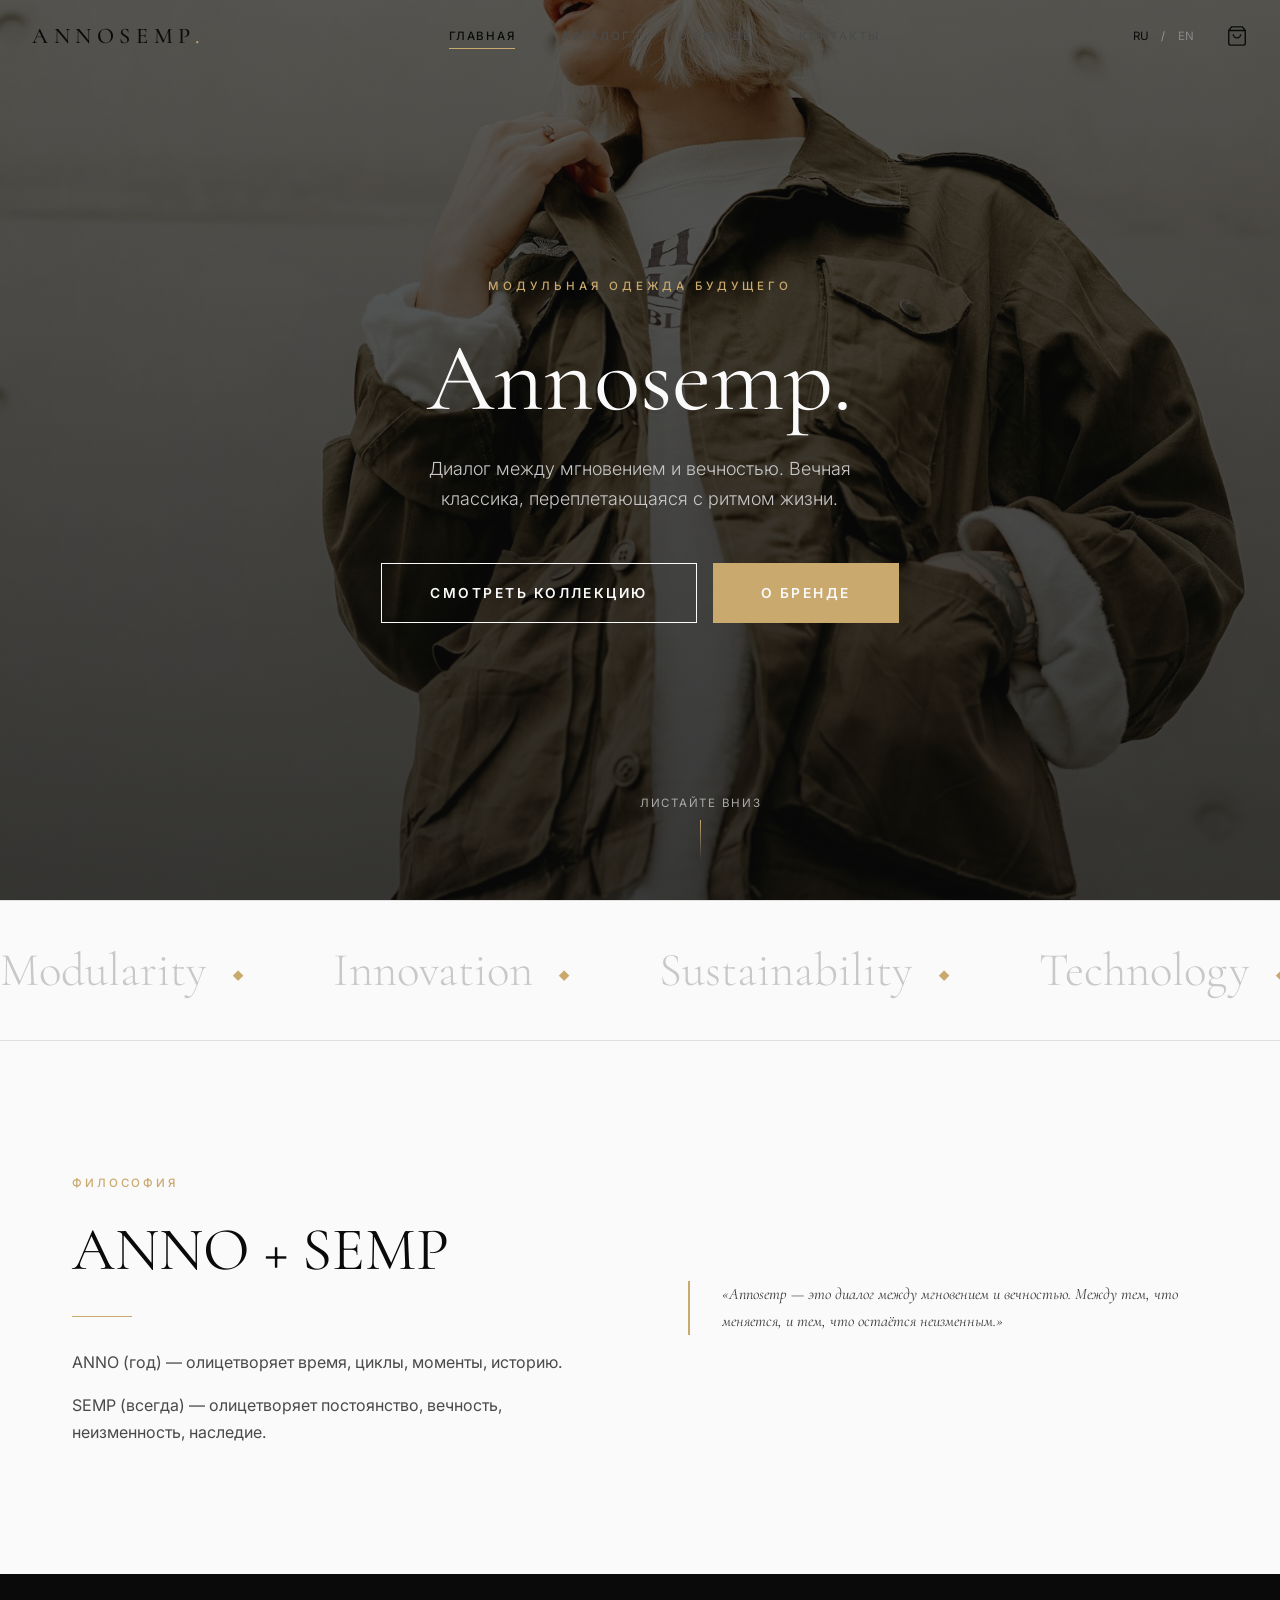
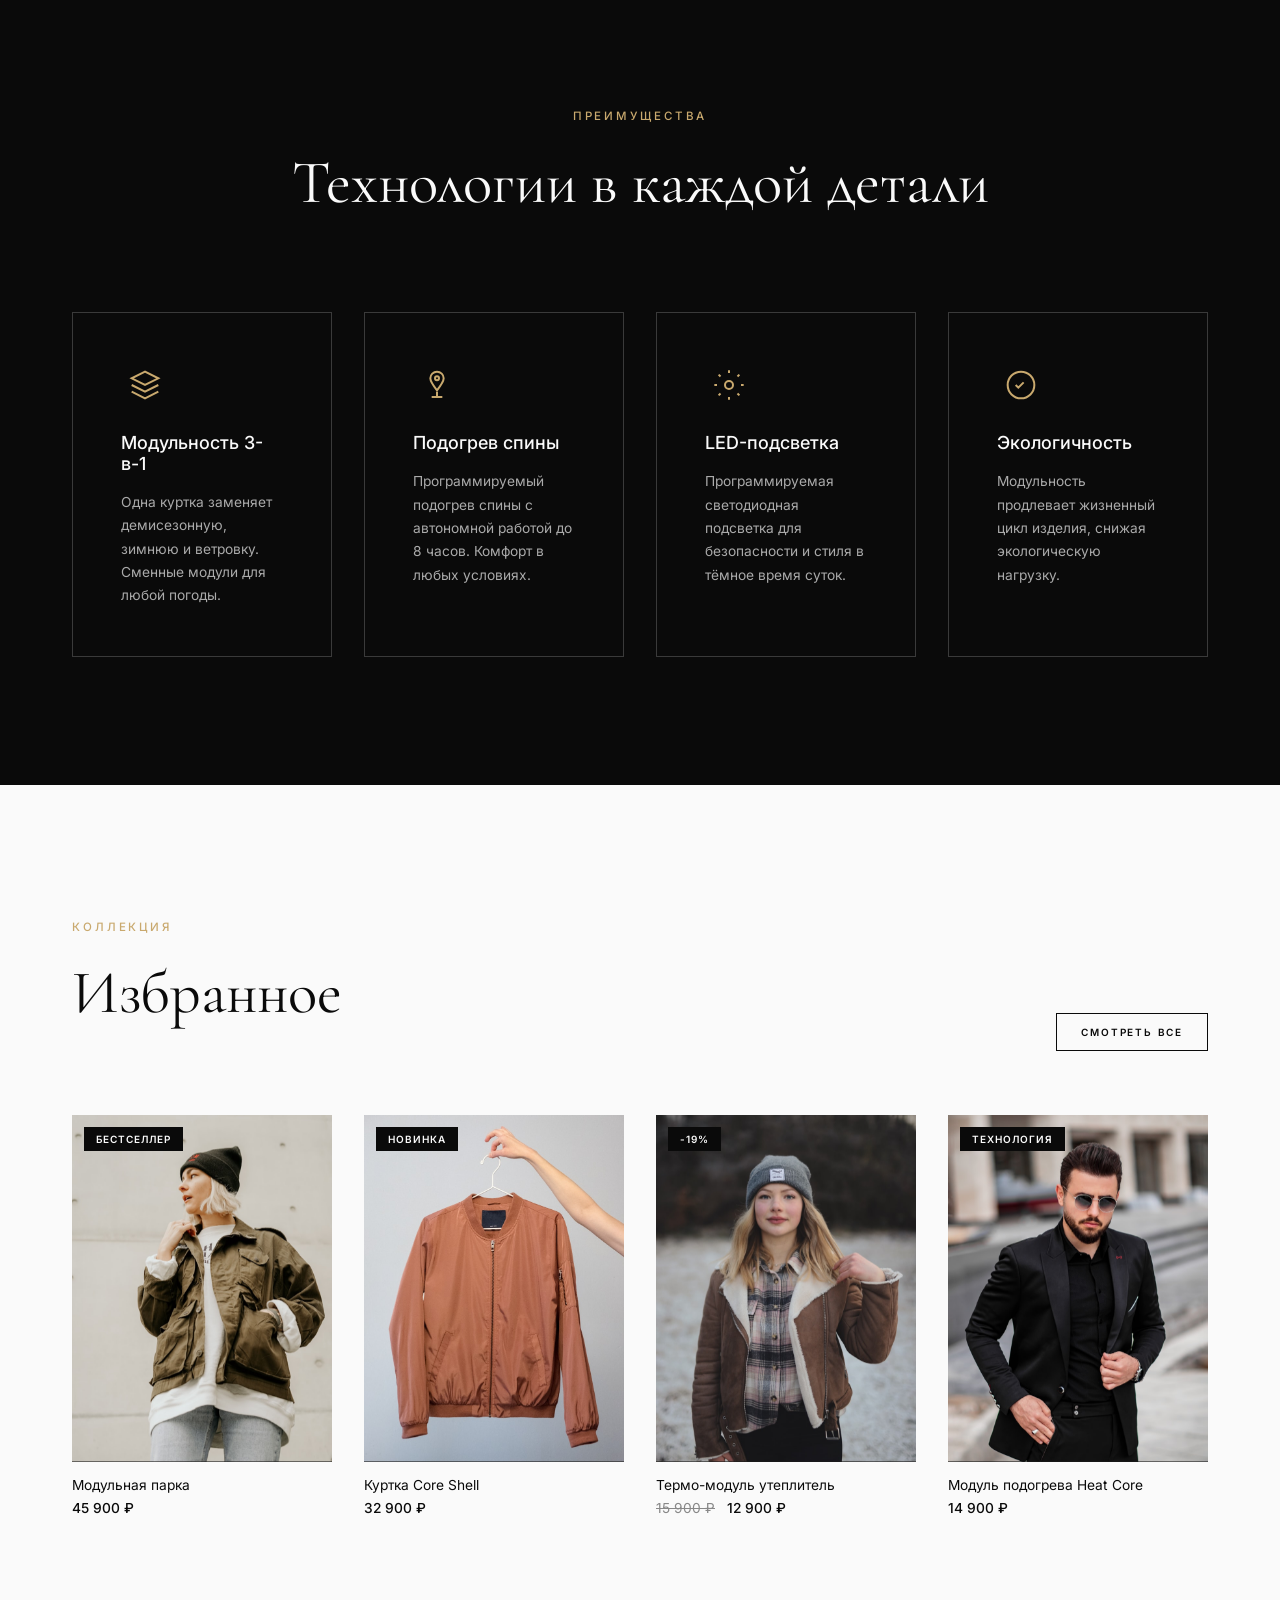
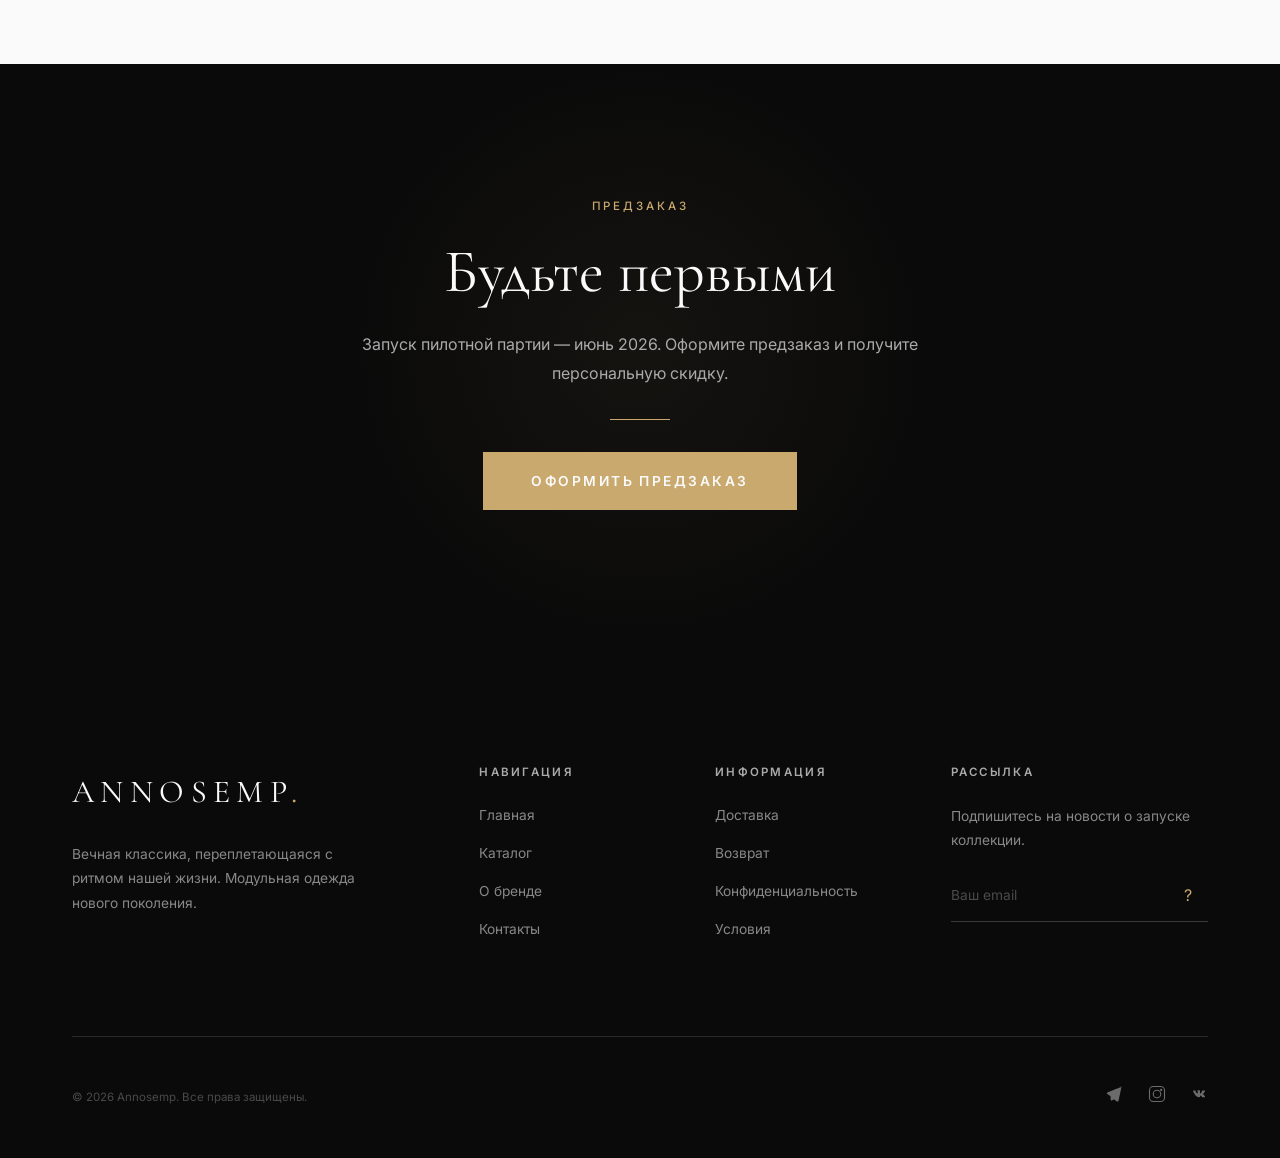
==== commit dfd4c155: "Add files via upload" ====
--- a/index.html
+++ b/index.html
@@ -1,243 +1,243 @@
-<!DOCTYPE html>
-<html lang="ru">
-<head>
-    <meta charset="UTF-8">
-    <meta name="viewport" content="width=device-width, initial-scale=1.0">
-    <meta name="description" content="Annosemp — модульная одежда будущего. Диалог между мгновением и вечностью.">
-    <title>Annosemp — Модульная одежда будущего</title>
-    <link rel="stylesheet" href="css/style.css">
-    <link rel="stylesheet" href="css/components.css">
-    <link rel="stylesheet" href="css/responsive.css">
-    <link rel="icon" type="image/svg+xml" href="data:image/svg+xml,<svg xmlns='http://www.w3.org/2000/svg' viewBox='0 0 100 100'><text y='.9em' font-size='90'>◆</text></svg>">
-</head>
-<body>
-    <div class="loader">
-        <div class="loader__brand">Annosemp</div>
-    </div>
-
-    <div class="page-transition"></div>
-
-    <header class="header" id="header">
-        <div class="header__inner">
-            <a href="index.html" class="header__logo">Annosemp<span>.</span></a>
-            <nav class="header__nav">
-                <a href="index.html" class="active" data-i18n="nav.home">Главная</a>
-                <a href="catalog.html" data-i18n="nav.catalog">Каталог</a>
-                <a href="about.html" data-i18n="nav.about">О бренде</a>
-                <a href="contact.html" data-i18n="nav.contact">Контакты</a>
-            </nav>
-            <div class="header__actions">
-                <div class="lang-switch">
-                    <button class="lang-switch__btn active" data-lang="ru">RU</button>
-                    <span class="lang-switch__divider">/</span>
-                    <button class="lang-switch__btn" data-lang="en">EN</button>
-                </div>
-                <div class="header__cart" id="cart-toggle">
-                    <svg viewBox="0 0 24 24"><path d="M6 2L3 6v14a2 2 0 002 2h14a2 2 0 002-2V6l-3-4zM3 6h18M16 10a4 4 0 01-8 0"/></svg>
-                    <span class="header__cart-count" id="cart-count">0</span>
-                    <div class="mini-cart" id="mini-cart">
-                        <div class="mini-cart__header">
-                            <span class="mini-cart__title" data-i18n="cart.miniTitle">Корзина</span>
-                            <a href="cart.html" class="text-gold" style="font-size:var(--fs-xs);" data-i18n="cart.title">Корзина</a>
-                        </div>
-                        <div class="mini-cart__items" id="mini-cart-items"></div>
-                        <div class="mini-cart__empty" id="mini-cart-empty" data-i18n="cart.empty">Ваша корзина пуста</div>
-                        <div class="mini-cart__footer" id="mini-cart-footer" style="display:none;">
-                            <div class="mini-cart__total">
-                                <span data-i18n="cart.total">Итого</span>
-                                <span id="mini-cart-total">0 ₽</span>
-                            </div>
-                            <a href="cart.html" class="btn btn--primary btn--full btn--sm" data-i18n="cart.checkout">Оформить заказ</a>
-                        </div>
-                    </div>
-                </div>
-                <div class="burger" id="burger">
-                    <span></span><span></span><span></span>
-                </div>
-            </div>
-        </div>
-    </header>
-
-    <nav class="mobile-nav" id="mobile-nav">
-        <a href="index.html" data-i18n="nav.home">Главная</a>
-        <a href="catalog.html" data-i18n="nav.catalog">Каталог</a>
-        <a href="about.html" data-i18n="nav.about">О бренде</a>
-        <a href="contact.html" data-i18n="nav.contact">Контакты</a>
-        <div class="lang-switch" style="margin-top:2rem;">
-            <button class="lang-switch__btn active" data-lang="ru">RU</button>
-            <span class="lang-switch__divider">/</span>
-            <button class="lang-switch__btn" data-lang="en">EN</button>
-        </div>
-    </nav>
-
-    <section class="hero" id="hero">
-        <div class="hero__bg">
-            <img src="assets/pages/hero-main.jpg" alt="Annosemp Hero">
-        </div>
-        <div class="hero__overlay"></div>
-        <div class="hero__content">
-            <p class="hero__label" data-i18n="hero.label">Модульная одежда будущего</p>
-            <h1 class="hero__title" data-i18n="hero.title">Annosemp.</h1>
-            <p class="hero__subtitle" data-i18n="hero.subtitle">Диалог между мгновением и вечностью. Вечная классика, переплетающаяся с ритмом жизни.</p>
-            <div class="hero__actions">
-                <a href="catalog.html" class="btn btn--outline-white btn--lg" data-i18n="hero.cta">Смотреть коллекцию</a>
-                <a href="about.html" class="btn btn--gold btn--lg" data-i18n="hero.cta2">О бренде</a>
-            </div>
-        </div>
-        <div class="hero__scroll">
-            <span data-i18n="hero.scroll">Листайте вниз</span>
-            <div class="hero__scroll-line"></div>
-        </div>
-    </section>
-
-    <div class="marquee">
-        <div class="marquee__track">
-            <span class="marquee__item">Modularity<span>◆</span></span>
-            <span class="marquee__item">Innovation<span>◆</span></span>
-            <span class="marquee__item">Sustainability<span>◆</span></span>
-            <span class="marquee__item">Technology<span>◆</span></span>
-            <span class="marquee__item">Heritage<span>◆</span></span>
-            <span class="marquee__item">Modularity<span>◆</span></span>
-            <span class="marquee__item">Innovation<span>◆</span></span>
-            <span class="marquee__item">Sustainability<span>◆</span></span>
-            <span class="marquee__item">Technology<span>◆</span></span>
-            <span class="marquee__item">Heritage<span>◆</span></span>
-        </div>
-    </div>
-
-    <section class="section" id="philosophy">
-        <div class="container container--content">
-            <div class="grid-2" style="align-items:center;gap:var(--space-4xl);">
-                <div class="reveal">
-                    <span class="section-subtitle" data-i18n="philosophy.subtitle">Философия</span>
-                    <h2 class="section-title" data-i18n="philosophy.title">ANNO + SEMP</h2>
-                    <div class="divider"></div>
-                    <p style="margin-bottom:var(--space-md);" data-i18n="philosophy.anno">ANNO (год) — олицетворяет время, циклы, моменты, историю.</p>
-                    <p data-i18n="philosophy.semp">SEMP (всегда) — олицетворяет постоянство, вечность, неизменность, наследие.</p>
-                </div>
-                <div class="reveal reveal-delay-2" style="position:relative;">
-                    <blockquote style="font-family:var(--font-accent);font-size:var(--fs-xl);font-style:italic;color:var(--gray-700);line-height:1.5;padding-left:var(--space-xl);border-left:2px solid var(--gold);">
-                        <p data-i18n="philosophy.quote" style="color:var(--gray-700);">«Annosemp — это диалог между мгновением и вечностью. Между тем, что меняется, и тем, что остаётся неизменным.»</p>
-                    </blockquote>
-                </div>
-            </div>
-        </div>
-    </section>
-
-    <section class="section section--dark" id="features">
-        <div class="container container--content">
-            <div class="text-center" style="margin-bottom:var(--space-4xl);">
-                <span class="section-subtitle reveal" data-i18n="features.subtitle">Преимущества</span>
-                <h2 class="section-title reveal reveal-delay-1" data-i18n="features.title">Технологии в каждой детали</h2>
-            </div>
-            <div class="grid-4">
-                <div class="feature-card reveal" style="border-color:var(--gray-700);">
-                    <div class="feature-card__icon">
-                        <svg viewBox="0 0 24 24"><path d="M12 2L2 7l10 5 10-5-10-5zM2 17l10 5 10-5M2 12l10 5 10-5"/></svg>
-                    </div>
-                    <h4 class="feature-card__title" style="color:var(--white);" data-i18n="features.modular.title">Модульность 3-в-1</h4>
-                    <p class="feature-card__text" data-i18n="features.modular.text">Одна куртка заменяет демисезонную, зимнюю и ветровку. Сменные модули для любой погоды.</p>
-                </div>
-                <div class="feature-card reveal reveal-delay-1" style="border-color:var(--gray-700);">
-                    <div class="feature-card__icon">
-                        <svg viewBox="0 0 24 24"><path d="M12 2a5 5 0 015 5c0 2.76-5 9-5 9s-5-6.24-5-9a5 5 0 015-5z"/><circle cx="12" cy="7" r="1.5"/><path d="M8 21h8M12 17v4"/></svg>
-                    </div>
-                    <h4 class="feature-card__title" style="color:var(--white);" data-i18n="features.heat.title">Подогрев спины</h4>
-                    <p class="feature-card__text" data-i18n="features.heat.text">Программируемый подогрев спины с автономной работой до 8 часов.</p>
-                </div>
-                <div class="feature-card reveal reveal-delay-2" style="border-color:var(--gray-700);">
-                    <div class="feature-card__icon">
-                        <svg viewBox="0 0 24 24"><circle cx="12" cy="12" r="3"/><path d="M12 1v2M12 21v2M4.22 4.22l1.42 1.42M18.36 18.36l1.42 1.42M1 12h2M21 12h2M4.22 19.78l1.42-1.42M18.36 5.64l1.42-1.42"/></svg>
-                    </div>
-                    <h4 class="feature-card__title" style="color:var(--white);" data-i18n="features.led.title">LED-подсветка</h4>
-                    <p class="feature-card__text" data-i18n="features.led.text">Программируемая светодиодная подсветка для безопасности и стиля.</p>
-                </div>
-                <div class="feature-card reveal reveal-delay-3" style="border-color:var(--gray-700);">
-                    <div class="feature-card__icon">
-                        <svg viewBox="0 0 24 24"><path d="M12 22c5.523 0 10-4.477 10-10S17.523 2 12 2 2 6.477 2 12s4.477 10 10 10z"/><path d="M8 12l2 2 4-4"/></svg>
-                    </div>
-                    <h4 class="feature-card__title" style="color:var(--white);" data-i18n="features.eco.title">Экологичность</h4>
-                    <p class="feature-card__text" data-i18n="features.eco.text">Модульность продлевает жизненный цикл изделия, снижая экологическую нагрузку.</p>
-                </div>
-            </div>
-        </div>
-    </section>
-
-    <section class="section" id="collection">
-        <div class="container container--content">
-            <div style="display:flex;justify-content:space-between;align-items:flex-end;margin-bottom:var(--space-3xl);">
-                <div>
-                    <span class="section-subtitle reveal" data-i18n="collection.subtitle">Коллекция</span>
-                    <h2 class="section-title reveal reveal-delay-1" data-i18n="collection.title">Избранное</h2>
-                </div>
-                <a href="catalog.html" class="btn btn--outline btn--sm reveal" data-i18n="collection.cta">Смотреть все</a>
-            </div>
-            <div class="grid-4" id="featured-products">
-            </div>
-        </div>
-    </section>
-
-    <section class="section section--dark" style="position:relative;overflow:hidden;">
-        <div class="container container--content text-center" style="position:relative;z-index:2;">
-            <span class="section-subtitle reveal" data-i18n="cta.subtitle">Предзаказ</span>
-            <h2 class="section-title reveal reveal-delay-1" data-i18n="cta.title" style="max-width:600px;margin:0 auto var(--space-lg);">Будьте первыми</h2>
-            <p class="section-desc section-desc--centered reveal reveal-delay-2" data-i18n="cta.text">Запуск пилотной партии — июнь 2026. Оформите предзаказ и получите персональную скидку.</p>
-            <div class="divider divider--center reveal reveal-delay-2"></div>
-            <a href="contact.html" class="btn btn--gold btn--lg reveal reveal-delay-3" data-i18n="cta.btn">Оформить предзаказ</a>
-        </div>
-        <div style="position:absolute;top:50%;left:50%;width:600px;height:600px;border-radius:50%;background:radial-gradient(circle,rgba(201,169,110,0.06) 0%,transparent 70%);transform:translate(-50%,-50%);pointer-events:none;"></div>
-    </section>
-
-    <footer class="footer" id="footer">
-        <div class="container container--content">
-            <div class="footer__grid">
-                <div>
-                    <div class="footer__brand">Annosemp<span style="color:var(--gold);">.</span></div>
-                    <p class="footer__desc" data-i18n="footer.desc">Вечная классика, переплетающаяся с ритмом нашей жизни. Модульная одежда нового поколения.</p>
-                </div>
-                <div>
-                    <h4 class="footer__heading" data-i18n="footer.nav">Навигация</h4>
-                    <div class="footer__links">
-                        <a href="index.html" data-i18n="nav.home">Главная</a>
-                        <a href="catalog.html" data-i18n="nav.catalog">Каталог</a>
-                        <a href="about.html" data-i18n="nav.about">О бренде</a>
-                        <a href="contact.html" data-i18n="nav.contact">Контакты</a>
-                    </div>
-                </div>
-                <div>
-                    <h4 class="footer__heading" data-i18n="footer.info">Информация</h4>
-                    <div class="footer__links">
-                        <a href="#" data-i18n="footer.info.delivery">Доставка</a>
-                        <a href="#" data-i18n="footer.info.returns">Возврат</a>
-                        <a href="#" data-i18n="footer.info.privacy">Конфиденциальность</a>
-                        <a href="#" data-i18n="footer.info.terms">Условия</a>
-                    </div>
-                </div>
-                <div>
-                    <h4 class="footer__heading" data-i18n="footer.newsletter">Рассылка</h4>
-                    <p class="footer__desc" style="margin-bottom:var(--space-md);" data-i18n="footer.newsletter.text">Подпишитесь на новости о запуске коллекции.</p>
-                    <div class="footer__newsletter-input">
-                        <input type="email" data-i18n="footer.newsletter.placeholder" placeholder="Ваш email">
-                        <button>→</button>
-                    </div>
-                </div>
-            </div>
-            <div class="footer__bottom">
-                <span class="footer__copy" data-i18n="footer.copy">© 2026 Annosemp. Все права защищены.</span>
-                <div class="footer__socials">
-                    <a href="#" aria-label="Telegram"><svg viewBox="0 0 24 24"><path d="M21.198 2.433a2.242 2.242 0 00-1.022.215l-8.609 3.33c-2.068.8-4.133 1.598-5.724 2.21a405.15 405.15 0 01-2.849 1.09c-.42.147-.99.332-1.473.901-.728.855.075 1.644.357 1.882l4.146 2.987.283 4.59c.063.497.264.94.69 1.12.426.179.81.03 1.09-.151l2.479-1.59 3.397 2.686c.39.282.81.424 1.254.424.54 0 .943-.285 1.176-.57.233-.285.381-.632.453-.995 0-.002 3.478-16.476 3.478-16.476.187-.727.137-1.373-.19-1.873-.33-.502-.844-.733-1.136-.804z"/></svg></a>
-                    <a href="#" aria-label="Instagram"><svg viewBox="0 0 24 24"><rect x="2" y="2" width="20" height="20" rx="5" fill="none" stroke="currentColor" stroke-width="1.5"/><circle cx="12" cy="12" r="5" fill="none" stroke="currentColor" stroke-width="1.5"/><circle cx="17.5" cy="6.5" r="1.5"/></svg></a>
-                    <a href="#" aria-label="VK"><svg viewBox="0 0 24 24"><path d="M12.785 16.241s.288-.032.436-.194c.136-.148.132-.427.132-.427s-.02-1.304.587-1.496c.596-.19 1.364 1.259 2.178 1.815.616.42 1.084.328 1.084.328l2.175-.03s1.14-.07.599-.964c-.044-.073-.314-.661-1.618-1.869-1.366-1.265-1.183-1.06.462-3.246.998-1.328 1.397-2.14 1.273-2.487-.12-.332-.853-.244-.853-.244l-2.445.015s-.181-.025-.316.056c-.131.079-.216.263-.216.263s-.387 1.03-.904 1.907c-1.088 1.848-1.524 1.946-1.702 1.832-.414-.265-.31-1.065-.31-1.634 0-1.775.269-2.515-.524-2.706-.263-.063-.456-.105-1.128-.112-.861-.009-1.59.003-2.004.205-.276.135-.488.434-.359.451.16.02.52.097.711.357.247.335.238 1.089.238 1.089s.142 2.09-.331 2.349c-.325.178-.77-.185-1.725-1.845-.49-.85-.86-1.79-.86-1.79s-.071-.175-.198-.268c-.154-.113-.37-.149-.37-.149l-2.324.015s-.349.01-.477.161c-.114.135-.009.414-.009.414s1.82 4.258 3.878 6.404c1.887 1.967 4.03 1.838 4.03 1.838h.972z"/></svg></a>
-                </div>
-            </div>
-        </div>
-    </footer>
-
-    <div class="toast" id="toast"></div>
-
-    <script src="js/translations.js"></script>
-    <script src="js/products.js"></script>
-    <script src="js/cart.js"></script>
-    <script src="js/main.js"></script>
-</body>
-</html>
+<!DOCTYPE html>
+<html lang="ru">
+<head>
+    <meta charset="UTF-8">
+    <meta name="viewport" content="width=device-width, initial-scale=1.0">
+    <meta name="description" content="Annosemp — модульная одежда будущего. Диалог между мгновением и вечностью.">
+    <title>Annosemp — Модульная одежда будущего</title>
+    <link rel="stylesheet" href="css/style.css">
+    <link rel="stylesheet" href="css/components.css">
+    <link rel="stylesheet" href="css/responsive.css">
+    <link rel="icon" type="image/svg+xml" href="data:image/svg+xml,<svg xmlns='http://www.w3.org/2000/svg' viewBox='0 0 100 100'><text y='.9em' font-size='90'>◆</text></svg>">
+</head>
+<body>
+    <div class="loader">
+        <div class="loader__brand">Annosemp</div>
+    </div>
+
+    <div class="page-transition"></div>
+
+    <header class="header" id="header">
+        <div class="header__inner">
+            <a href="index.html" class="header__logo">Annosemp<span>.</span></a>
+            <nav class="header__nav">
+                <a href="index.html" class="active" data-i18n="nav.home">Главная</a>
+                <a href="catalog.html" data-i18n="nav.catalog">Каталог</a>
+                <a href="about.html" data-i18n="nav.about">О бренде</a>
+                <a href="contact.html" data-i18n="nav.contact">Контакты</a>
+            </nav>
+            <div class="header__actions">
+                <div class="lang-switch">
+                    <button class="lang-switch__btn active" data-lang="ru">RU</button>
+                    <span class="lang-switch__divider">/</span>
+                    <button class="lang-switch__btn" data-lang="en">EN</button>
+                </div>
+                <div class="header__cart" id="cart-toggle">
+                    <svg viewBox="0 0 24 24"><path d="M6 2L3 6v14a2 2 0 002 2h14a2 2 0 002-2V6l-3-4zM3 6h18M16 10a4 4 0 01-8 0"/></svg>
+                    <span class="header__cart-count" id="cart-count">0</span>
+                    <div class="mini-cart" id="mini-cart">
+                        <div class="mini-cart__header">
+                            <span class="mini-cart__title" data-i18n="cart.miniTitle">Корзина</span>
+                            <a href="cart.html" class="text-gold" style="font-size:var(--fs-xs);" data-i18n="cart.title">Корзина</a>
+                        </div>
+                        <div class="mini-cart__items" id="mini-cart-items"></div>
+                        <div class="mini-cart__empty" id="mini-cart-empty" data-i18n="cart.empty">Ваша корзина пуста</div>
+                        <div class="mini-cart__footer" id="mini-cart-footer" style="display:none;">
+                            <div class="mini-cart__total">
+                                <span data-i18n="cart.total">Итого</span>
+                                <span id="mini-cart-total">0 ₽</span>
+                            </div>
+                            <a href="cart.html" class="btn btn--primary btn--full btn--sm" data-i18n="cart.checkout">Оформить заказ</a>
+                        </div>
+                    </div>
+                </div>
+                <div class="burger" id="burger">
+                    <span></span><span></span><span></span>
+                </div>
+            </div>
+        </div>
+    </header>
+
+    <nav class="mobile-nav" id="mobile-nav">
+        <a href="index.html" data-i18n="nav.home">Главная</a>
+        <a href="catalog.html" data-i18n="nav.catalog">Каталог</a>
+        <a href="about.html" data-i18n="nav.about">О бренде</a>
+        <a href="contact.html" data-i18n="nav.contact">Контакты</a>
+        <div class="lang-switch" style="margin-top:2rem;">
+            <button class="lang-switch__btn active" data-lang="ru">RU</button>
+            <span class="lang-switch__divider">/</span>
+            <button class="lang-switch__btn" data-lang="en">EN</button>
+        </div>
+    </nav>
+
+    <section class="hero" id="hero">
+        <div class="hero__bg">
+            <img src="assets/pages/hero-main.jpg" alt="Annosemp Hero">
+        </div>
+        <div class="hero__overlay"></div>
+        <div class="hero__content">
+            <p class="hero__label" data-i18n="hero.label">Модульная одежда будущего</p>
+            <h1 class="hero__title" data-i18n="hero.title">Annosemp.</h1>
+            <p class="hero__subtitle" data-i18n="hero.subtitle">Диалог между мгновением и вечностью. Вечная классика, переплетающаяся с ритмом жизни.</p>
+            <div class="hero__actions">
+                <a href="catalog.html" class="btn btn--outline-white btn--lg" data-i18n="hero.cta">Смотреть коллекцию</a>
+                <a href="about.html" class="btn btn--gold btn--lg" data-i18n="hero.cta2">О бренде</a>
+            </div>
+        </div>
+        <div class="hero__scroll">
+            <span data-i18n="hero.scroll">Листайте вниз</span>
+            <div class="hero__scroll-line"></div>
+        </div>
+    </section>
+
+    <div class="marquee">
+        <div class="marquee__track">
+            <span class="marquee__item">Modularity<span>◆</span></span>
+            <span class="marquee__item">Innovation<span>◆</span></span>
+            <span class="marquee__item">Sustainability<span>◆</span></span>
+            <span class="marquee__item">Technology<span>◆</span></span>
+            <span class="marquee__item">Heritage<span>◆</span></span>
+            <span class="marquee__item">Modularity<span>◆</span></span>
+            <span class="marquee__item">Innovation<span>◆</span></span>
+            <span class="marquee__item">Sustainability<span>◆</span></span>
+            <span class="marquee__item">Technology<span>◆</span></span>
+            <span class="marquee__item">Heritage<span>◆</span></span>
+        </div>
+    </div>
+
+    <section class="section" id="philosophy">
+        <div class="container container--content">
+            <div class="grid-2" style="align-items:center;gap:var(--space-4xl);">
+                <div class="reveal">
+                    <span class="section-subtitle" data-i18n="philosophy.subtitle">Философия</span>
+                    <h2 class="section-title" data-i18n="philosophy.title">ANNO + SEMP</h2>
+                    <div class="divider"></div>
+                    <p style="margin-bottom:var(--space-md);" data-i18n="philosophy.anno">ANNO (год) — олицетворяет время, циклы, моменты, историю.</p>
+                    <p data-i18n="philosophy.semp">SEMP (всегда) — олицетворяет постоянство, вечность, неизменность, наследие.</p>
+                </div>
+                <div class="reveal reveal-delay-2" style="position:relative;">
+                    <blockquote style="font-family:var(--font-accent);font-size:var(--fs-xl);font-style:italic;color:var(--gray-700);line-height:1.5;padding-left:var(--space-xl);border-left:2px solid var(--gold);">
+                        <p data-i18n="philosophy.quote" style="color:var(--gray-700);">«Annosemp — это диалог между мгновением и вечностью. Между тем, что меняется, и тем, что остаётся неизменным.»</p>
+                    </blockquote>
+                </div>
+            </div>
+        </div>
+    </section>
+
+    <section class="section section--dark" id="features">
+        <div class="container container--content">
+            <div class="text-center" style="margin-bottom:var(--space-4xl);">
+                <span class="section-subtitle reveal" data-i18n="features.subtitle">Преимущества</span>
+                <h2 class="section-title reveal reveal-delay-1" data-i18n="features.title">Технологии в каждой детали</h2>
+            </div>
+            <div class="grid-4">
+                <div class="feature-card reveal" style="border-color:var(--gray-700);">
+                    <div class="feature-card__icon">
+                        <svg viewBox="0 0 24 24"><path d="M12 2L2 7l10 5 10-5-10-5zM2 17l10 5 10-5M2 12l10 5 10-5"/></svg>
+                    </div>
+                    <h4 class="feature-card__title" style="color:var(--white);" data-i18n="features.modular.title">Модульность 3-в-1</h4>
+                    <p class="feature-card__text" data-i18n="features.modular.text">Одна куртка заменяет демисезонную, зимнюю и ветровку. Сменные модули для любой погоды.</p>
+                </div>
+                <div class="feature-card reveal reveal-delay-1" style="border-color:var(--gray-700);">
+                    <div class="feature-card__icon">
+                        <svg viewBox="0 0 24 24"><path d="M12 2a5 5 0 015 5c0 2.76-5 9-5 9s-5-6.24-5-9a5 5 0 015-5z"/><circle cx="12" cy="7" r="1.5"/><path d="M8 21h8M12 17v4"/></svg>
+                    </div>
+                    <h4 class="feature-card__title" style="color:var(--white);" data-i18n="features.heat.title">Подогрев спины</h4>
+                    <p class="feature-card__text" data-i18n="features.heat.text">Программируемый подогрев спины с автономной работой до 8 часов. Комфорт в любых условиях.</p>
+                </div>
+                <div class="feature-card reveal reveal-delay-2" style="border-color:var(--gray-700);">
+                    <div class="feature-card__icon">
+                        <svg viewBox="0 0 24 24"><circle cx="12" cy="12" r="3"/><path d="M12 1v2M12 21v2M4.22 4.22l1.42 1.42M18.36 18.36l1.42 1.42M1 12h2M21 12h2M4.22 19.78l1.42-1.42M18.36 5.64l1.42-1.42"/></svg>
+                    </div>
+                    <h4 class="feature-card__title" style="color:var(--white);" data-i18n="features.led.title">LED-подсветка</h4>
+                    <p class="feature-card__text" data-i18n="features.led.text">Программируемая светодиодная подсветка для безопасности и стиля в тёмное время суток.</p>
+                </div>
+                <div class="feature-card reveal reveal-delay-3" style="border-color:var(--gray-700);">
+                    <div class="feature-card__icon">
+                        <svg viewBox="0 0 24 24"><path d="M12 22c5.523 0 10-4.477 10-10S17.523 2 12 2 2 6.477 2 12s4.477 10 10 10z"/><path d="M8 12l2 2 4-4"/></svg>
+                    </div>
+                    <h4 class="feature-card__title" style="color:var(--white);" data-i18n="features.eco.title">Экологичность</h4>
+                    <p class="feature-card__text" data-i18n="features.eco.text">Модульность продлевает жизненный цикл изделия, снижая экологическую нагрузку.</p>
+                </div>
+            </div>
+        </div>
+    </section>
+
+    <section class="section" id="collection">
+        <div class="container container--content">
+            <div style="display:flex;justify-content:space-between;align-items:flex-end;margin-bottom:var(--space-3xl);">
+                <div>
+                    <span class="section-subtitle reveal" data-i18n="collection.subtitle">Коллекция</span>
+                    <h2 class="section-title reveal reveal-delay-1" data-i18n="collection.title">Избранное</h2>
+                </div>
+                <a href="catalog.html" class="btn btn--outline btn--sm reveal" data-i18n="collection.cta">Смотреть все</a>
+            </div>
+            <div class="grid-4" id="featured-products">
+            </div>
+        </div>
+    </section>
+
+    <section class="section section--dark" style="position:relative;overflow:hidden;">
+        <div class="container container--content text-center" style="position:relative;z-index:2;">
+            <span class="section-subtitle reveal" data-i18n="cta.subtitle">Предзаказ</span>
+            <h2 class="section-title reveal reveal-delay-1" data-i18n="cta.title" style="max-width:600px;margin:0 auto var(--space-lg);">Будьте первыми</h2>
+            <p class="section-desc section-desc--centered reveal reveal-delay-2" data-i18n="cta.text">Запуск пилотной партии — июнь 2026. Оформите предзаказ и получите персональную скидку.</p>
+            <div class="divider divider--center reveal reveal-delay-2"></div>
+            <a href="contact.html" class="btn btn--gold btn--lg reveal reveal-delay-3" data-i18n="cta.btn">Оформить предзаказ</a>
+        </div>
+        <div style="position:absolute;top:50%;left:50%;width:600px;height:600px;border-radius:50%;background:radial-gradient(circle,rgba(201,169,110,0.06) 0%,transparent 70%);transform:translate(-50%,-50%);pointer-events:none;"></div>
+    </section>
+
+    <footer class="footer" id="footer">
+        <div class="container container--content">
+            <div class="footer__grid">
+                <div>
+                    <div class="footer__brand">Annosemp<span style="color:var(--gold);">.</span></div>
+                    <p class="footer__desc" data-i18n="footer.desc">Вечная классика, переплетающаяся с ритмом нашей жизни. Модульная одежда нового поколения.</p>
+                </div>
+                <div>
+                    <h4 class="footer__heading" data-i18n="footer.nav">Навигация</h4>
+                    <div class="footer__links">
+                        <a href="index.html" data-i18n="nav.home">Главная</a>
+                        <a href="catalog.html" data-i18n="nav.catalog">Каталог</a>
+                        <a href="about.html" data-i18n="nav.about">О бренде</a>
+                        <a href="contact.html" data-i18n="nav.contact">Контакты</a>
+                    </div>
+                </div>
+                <div>
+                    <h4 class="footer__heading" data-i18n="footer.info">Информация</h4>
+                    <div class="footer__links">
+                        <a href="#" data-i18n="footer.info.delivery">Доставка</a>
+                        <a href="#" data-i18n="footer.info.returns">Возврат</a>
+                        <a href="#" data-i18n="footer.info.privacy">Конфиденциальность</a>
+                        <a href="#" data-i18n="footer.info.terms">Условия</a>
+                    </div>
+                </div>
+                <div>
+                    <h4 class="footer__heading" data-i18n="footer.newsletter">Рассылка</h4>
+                    <p class="footer__desc" style="margin-bottom:var(--space-md);" data-i18n="footer.newsletter.text">Подпишитесь на новости о запуске коллекции.</p>
+                    <div class="footer__newsletter-input">
+                        <input type="email" data-i18n="footer.newsletter.placeholder" placeholder="Ваш email">
+                        <button>?</button>
+                    </div>
+                </div>
+            </div>
+            <div class="footer__bottom">
+                <span class="footer__copy" data-i18n="footer.copy">© 2026 Annosemp. Все права защищены.</span>
+                <div class="footer__socials">
+                    <a href="#" aria-label="Telegram"><svg viewBox="0 0 24 24"><path d="M21.198 2.433a2.242 2.242 0 00-1.022.215l-8.609 3.33c-2.068.8-4.133 1.598-5.724 2.21a405.15 405.15 0 01-2.849 1.09c-.42.147-.99.332-1.473.901-.728.855.075 1.644.357 1.882l4.146 2.987.283 4.59c.063.497.264.94.69 1.12.426.179.81.03 1.09-.151l2.479-1.59 3.397 2.686c.39.282.81.424 1.254.424.54 0 .943-.285 1.176-.57.233-.285.381-.632.453-.995 0-.002 3.478-16.476 3.478-16.476.187-.727.137-1.373-.19-1.873-.33-.502-.844-.733-1.136-.804z"/></svg></a>
+                    <a href="#" aria-label="Instagram"><svg viewBox="0 0 24 24"><rect x="2" y="2" width="20" height="20" rx="5" fill="none" stroke="currentColor" stroke-width="1.5"/><circle cx="12" cy="12" r="5" fill="none" stroke="currentColor" stroke-width="1.5"/><circle cx="17.5" cy="6.5" r="1.5"/></svg></a>
+                    <a href="#" aria-label="VK"><svg viewBox="0 0 24 24"><path d="M12.785 16.241s.288-.032.436-.194c.136-.148.132-.427.132-.427s-.02-1.304.587-1.496c.596-.19 1.364 1.259 2.178 1.815.616.42 1.084.328 1.084.328l2.175-.03s1.14-.07.599-.964c-.044-.073-.314-.661-1.618-1.869-1.366-1.265-1.183-1.06.462-3.246.998-1.328 1.397-2.14 1.273-2.487-.12-.332-.853-.244-.853-.244l-2.445.015s-.181-.025-.316.056c-.131.079-.216.263-.216.263s-.387 1.03-.904 1.907c-1.088 1.848-1.524 1.946-1.702 1.832-.414-.265-.31-1.065-.31-1.634 0-1.775.269-2.515-.524-2.706-.263-.063-.456-.105-1.128-.112-.861-.009-1.59.003-2.004.205-.276.135-.488.434-.359.451.16.02.52.097.711.357.247.335.238 1.089.238 1.089s.142 2.09-.331 2.349c-.325.178-.77-.185-1.725-1.845-.49-.85-.86-1.79-.86-1.79s-.071-.175-.198-.268c-.154-.113-.37-.149-.37-.149l-2.324.015s-.349.01-.477.161c-.114.135-.009.414-.009.414s1.82 4.258 3.878 6.404c1.887 1.967 4.03 1.838 4.03 1.838h.972z"/></svg></a>
+                </div>
+            </div>
+        </div>
+    </footer>
+
+    <div class="toast" id="toast"></div>
+
+    <script src="js/translations.js"></script>
+    <script src="js/products.js"></script>
+    <script src="js/cart.js"></script>
+    <script src="js/main.js"></script>
+</body>
+</html>
